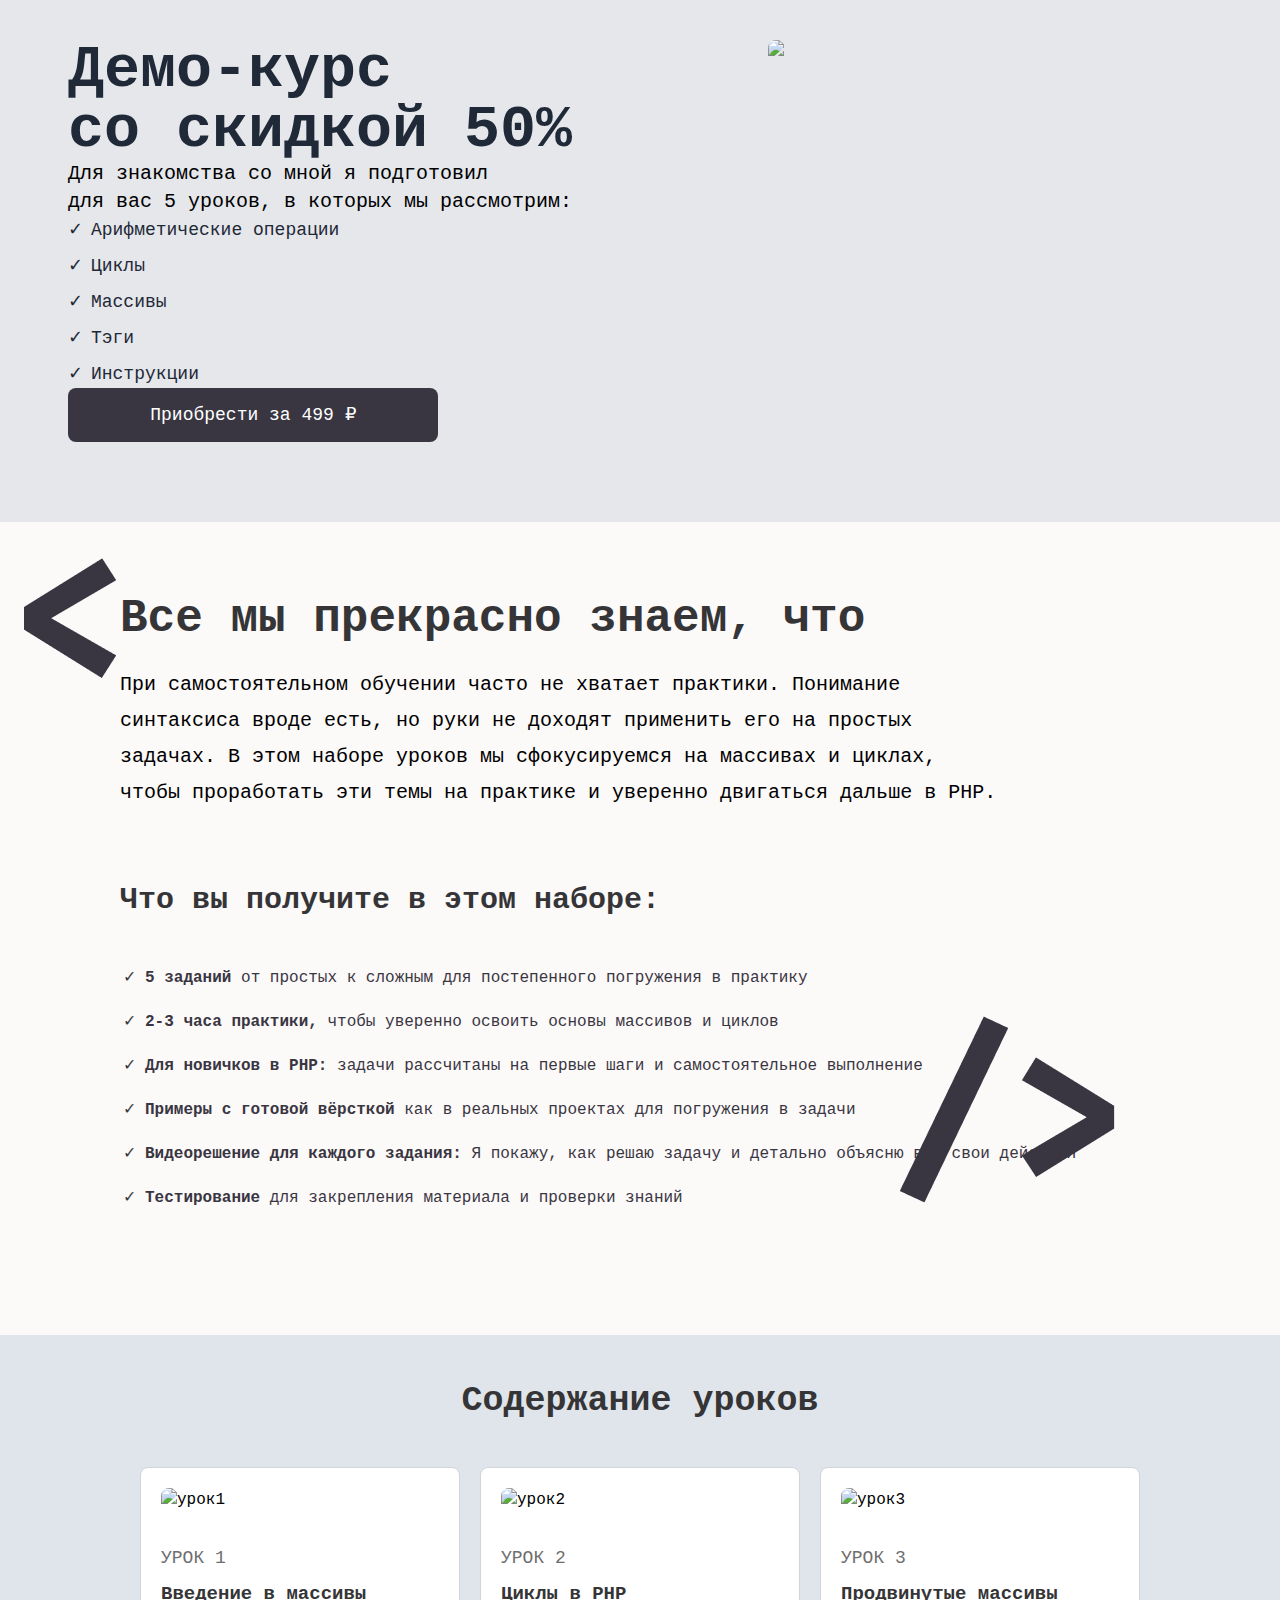
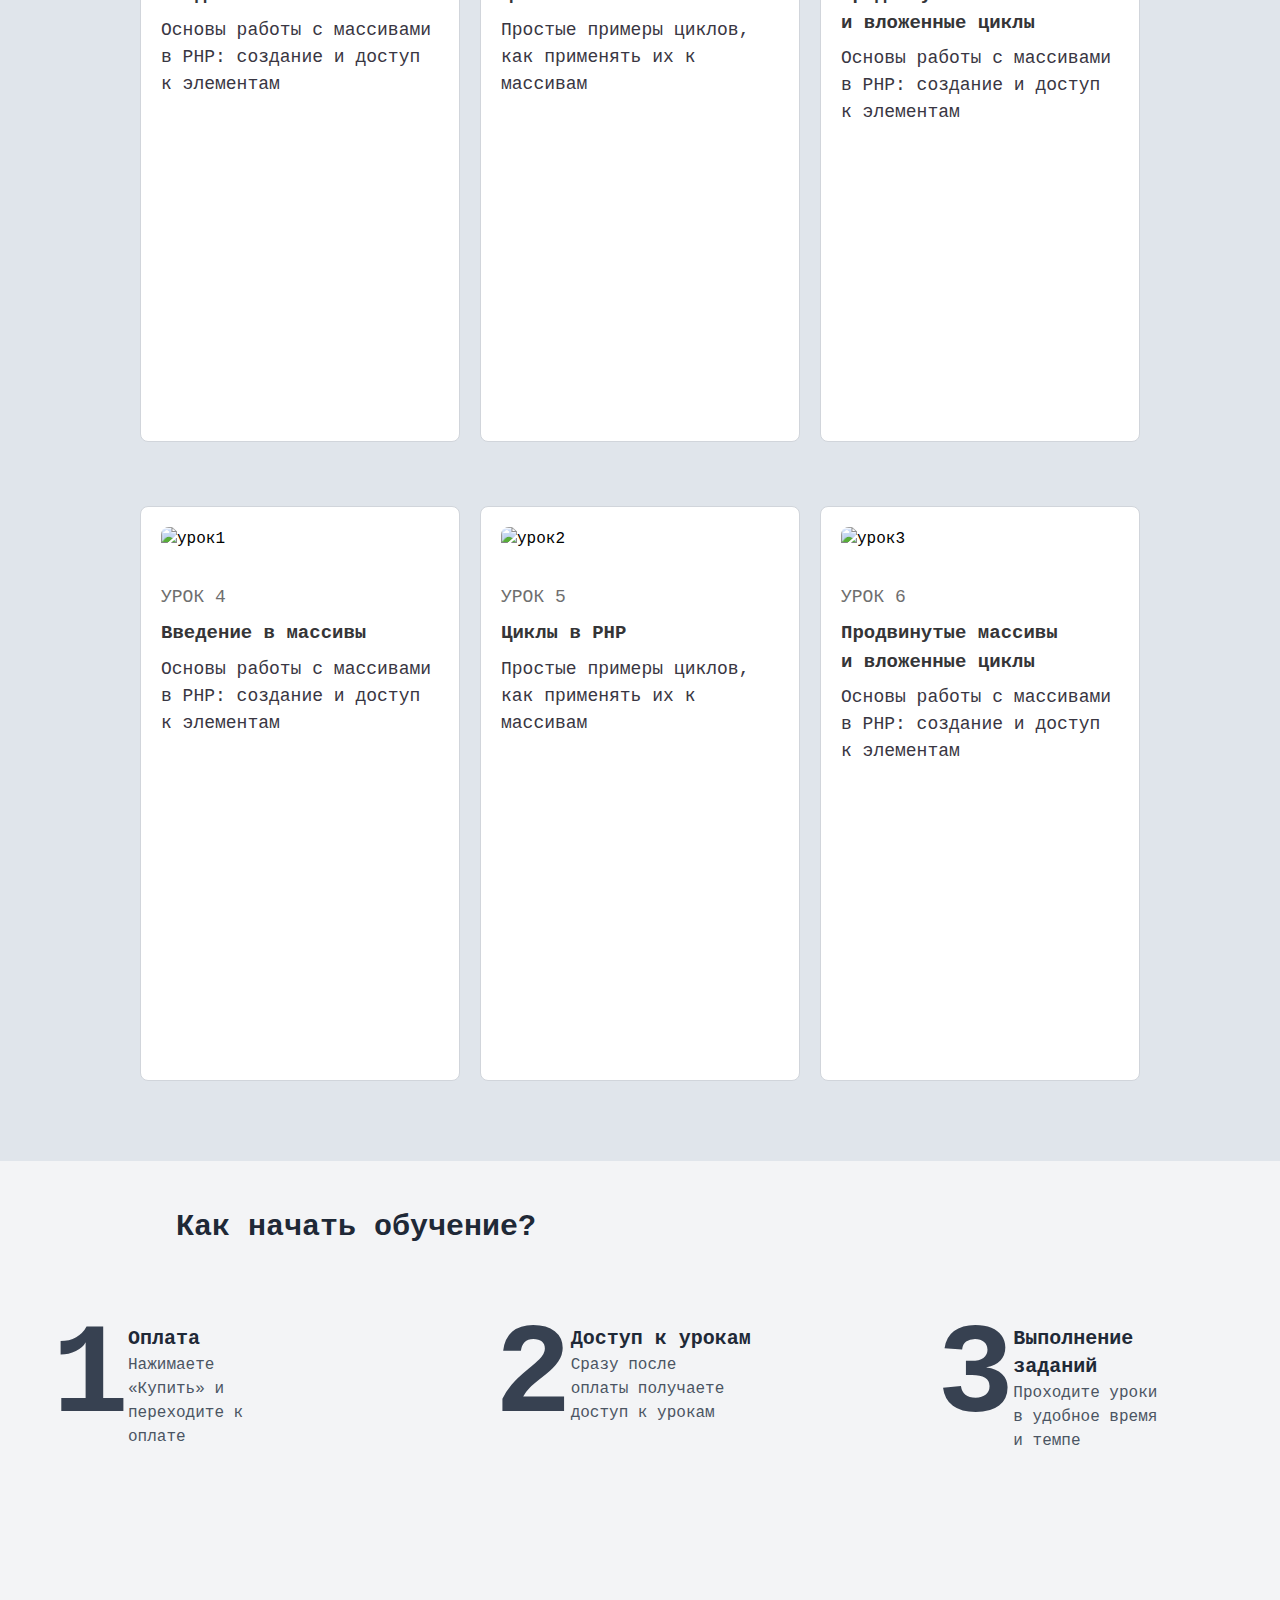
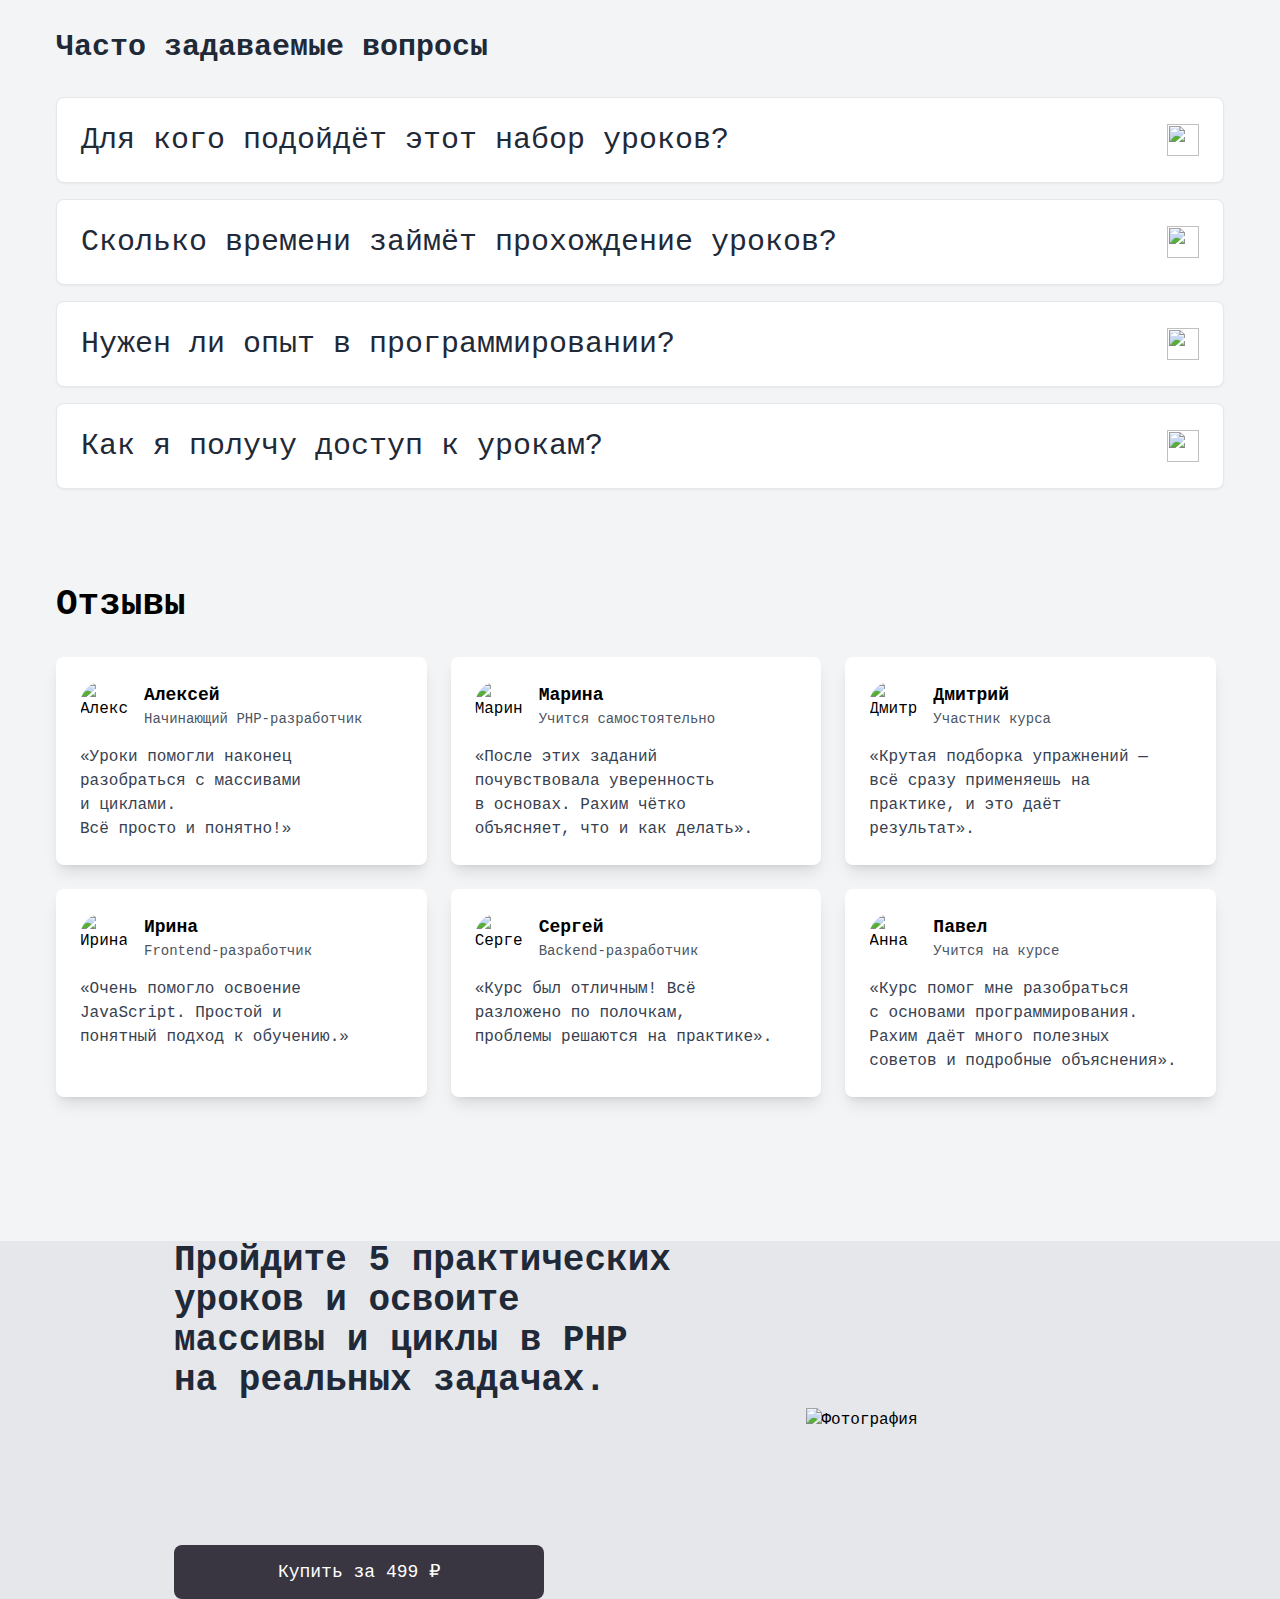
==== index.html @ a2557a71 "Add files via upload" ====
<!doctype html>
<html>
<head>
  <meta charset="UTF-8">
  <meta name="viewport" content="width=device-width, initial-scale=1.0">
  <link href="./css/output.css" rel="stylesheet">
  <title>Project</title>
</head>
<body class="font-mono">
  
<!-- Заголовок -->
  <div class="grid grid-cols-1 md:grid-cols-2 bg-gray-200 pt-10 pb-20 ">
    <div class="grid justify-center content-between px-6 ">
      <div>
        <h1 class="text-4xl md:text-6xl text-gray-800 leading-tight font-bold font-mono">
          Демо-курс <br> со скидкой 50%
        </h1>
      </div>
      <img src="https://s3-alpha-sig.figma.com/img/68b5/bf50/55c9eac3932ef4231de0ab1fe1e9818a?Expires=1733702400&Key-Pair-Id=APKAQ4GOSFWCVNEHN3O4&Signature=EsPTT1wW97HqMgBq8vv33ErJN9PXeVPc~ArvF0xnv3ZR2247x0h2HH22dHozel5MPyCORW6wjrxJg2LBgEfIdSGenTGON5kMa85HrWfycB6bY16e6hGxaICN~drwxone8EMLavSVaCe8XIo29uLGGC5Wc7CJReC0j00~QrCfYOQ1UEvKjaAxG0LZp4ErNjgGxt-O-8gM3i~vnlk4mfnAbNSluv2wlthsQy3~1jIw0Kvwp-MfV-SZQQDzVv9MSNPG~HhXMZQ7RCcPvY3BQ2b~jccv57StKeJFHu8ZxHdO05TGZBp3BK7ACHiAkaRBFJ~mi7Pgl~nwJQcIO1feUB09ZQ__" class="lg:hidden block">
      <p class="text-lg md:text-xl font-mono ">
        Для знакомства со мной я подготовил <br>для вас 5 уроков, в которых мы рассмотрим:
      </p>
      
      <ul class="list-none space-y-2 text-gray-800 text-lg font-mono">
        <li class="relative before:content-['✓'] before:mr-2">Арифметические операции</li>
        <li class="relative before:content-['✓'] before:mr-2">Циклы</li>
        <li class="relative before:content-['✓'] before:mr-2">Массивы</li>
        <li class="relative before:content-['✓'] before:mr-2">Тэги</li>
        <li class="relative before:content-['✓'] before:mr-2">Инструкции</li>
      </ul>
      
      <button class="btn btn:hover btn:active ">
        Приобрести за 499 ₽
      </button>
    </div>
    <div class="grid justify-center">
      <img class="w-96 rounded-lg hidden lg:block " src="https://s3-alpha-sig.figma.com/img/68b5/bf50/55c9eac3932ef4231de0ab1fe1e9818a?Expires=1733702400&Key-Pair-Id=APKAQ4GOSFWCVNEHN3O4&Signature=EsPTT1wW97HqMgBq8vv33ErJN9PXeVPc~ArvF0xnv3ZR2247x0h2HH22dHozel5MPyCORW6wjrxJg2LBgEfIdSGenTGON5kMa85HrWfycB6bY16e6hGxaICN~drwxone8EMLavSVaCe8XIo29uLGGC5Wc7CJReC0j00~QrCfYOQ1UEvKjaAxG0LZp4ErNjgGxt-O-8gM3i~vnlk4mfnAbNSluv2wlthsQy3~1jIw0Kvwp-MfV-SZQQDzVv9MSNPG~HhXMZQ7RCcPvY3BQ2b~jccv57StKeJFHu8ZxHdO05TGZBp3BK7ACHiAkaRBFJ~mi7Pgl~nwJQcIO1feUB09ZQ__"></div>
  </div>

  <div class="bg-light">
    <div class="course">
      <h1>Все мы прекрасно знаем, что</h1>
      <p class="max-w-4xl">
        При самостоятельном обучении часто не хватает практики. Понимание синтаксиса вроде есть,
        но руки не доходят применить его на простых задачах. В этом наборе уроков
        мы сфокусируемся на массивах и циклах, чтобы проработать эти темы на практике и уверенно
        двигаться дальше в PHP.
      </p>
      <h3>Что вы получите в этом наборе:</h3>
      <ul>
        <li><b>5 заданий</b> от простых к сложным для постепенного погружения в практику</li>
        <li><b>2-3 часа практики,</b> чтобы уверенно освоить основы массивов и циклов</li>
        <li><b>Для новичков в PHP:</b> задачи рассчитаны на первые шаги и самостоятельное выполнение</li>
        <li><b>Примеры с готовой вёрсткой</b> как в реальных проектах для погружения в задачи</li>
        <li><b>Видеорешение для каждого задания:</b> Я покажу, как решаю задачу и детально объясню все свои действия</li>
        <li><b>Тестирование</b> для закрепления материала и проверки знаний</li>
      </ul>
    </div>
  
  </div>

<main class="bg-[#e0e5eb] font-mono text-center pb-20 px-[120px] ">
  <h1 class="text-[35px] font-bold py-[40px] text-[#353537]">Содержание уроков</h1>
  <div class="grid grid-cols-1 sm:grid-cols-2 lg:grid-cols-3 gap-y-16 gap-x-5 px-5 max-w-[1080px] sm:max-w-[1200px]  mx-auto relative ">
    
    <!-- Карточка 1 -->
    <div class="bg-white border border-gray-300 rounded-lg p-5 flex flex-col relative text-left transition-transform duration-300 transform hover:scale-95 hover:shadow-lg h-[575px] ">
      <img src="/src/css/img/Screenshot 2024-10-30 225947 1.png" alt="урок1" class="w-full h-auto rounded-lg mb-5">
      <div class="absolute w-[135px] h-[130px] top-[435px] left-[215px] bg-[url('/src/css/img/Звезда.png')] bg-contain bg-no-repeat hidden lg:block"></div>
      <h2 class="text-lg text-[#6e6e6e] mt-3 mb-2">УРОК 1</h2>
      <p class="text-[19px] font-bold text-[#353537] mb-2">Введение в массивы</p>
      <span class="text-[18px] text-[#393642]">Основы работы с массивами в PHP: создание и доступ к элементам</span>
    </div>
   
    <!-- Карточка 2 -->
    <div class="bg-white border border-gray-300 rounded-lg p-5 flex flex-col relative text-left transition-transform duration-300 transform hover:scale-95 hover:shadow-lg">
      <img src="/src/css/img/Screenshot 2024-10-30 225947 1.png" alt="урок2" class="w-full h-auto rounded-lg mb-5">
      <div class="absolute w-[135px] h-[130px] top-[435px] left-[243px] bg-[url('/src/css/img/Хэштег.png')] bg-contain bg-no-repeat hidden lg:block"></div>
      <h2 class="text-lg text-[#6e6e6e] mt-3 mb-2">УРОК 2</h2>
      <p class="text-[19px] font-bold text-[#353537] mb-2">Циклы в PHP</p>
      <span class="text-[18px] text-[#393642]">Простые примеры циклов, как применять их к массивам</span>
    </div>

    <!-- Карточка 3 -->
    <div class="bg-white border border-gray-300 rounded-lg p-5 flex flex-col relative text-left transition-transform duration-300 transform hover:scale-95 hover:shadow-lg">
      <img src="/src/css/img/Screenshot 2024-10-30 225947 1.png" alt="урок3" class="w-full h-auto rounded-lg mb-5">
      <div class="absolute w-[120px] h-[160px] top-[412px] left-[265px] bg-[url('/src/css/img/Доллар.png')] bg-contain bg-no-repeat hidden lg:block opacity-25"></div>
      <h2 class="text-lg text-[#6e6e6e] mt-3 mb-2">УРОК 3</h2>
      <p class="text-[19px] font-bold text-[#353537] mb-2">Продвинутые массивы и вложенные циклы</p>
      <span class="text-[18px]  text-[#393642]">Основы работы с массивами в PHP: создание и доступ  к элементам</span>
    </div>

    <!-- Карточка 4 -->
    <div class="bg-white border border-gray-300 rounded-lg p-5 flex flex-col relative text-left transition-transform duration-300 transform hover:scale-95 hover:shadow-lg h-[575px] ">
      <img src="/src/css/img/Screenshot 2024-10-30 225947 1.png" alt="урок1" class="w-full h-auto rounded-lg mb-5">
      <div class="absolute w-[135px] h-[130px] top-[435px] left-[215px] bg-[url('/src/css/img/Звезда.png')] bg-contain bg-no-repeat hidden lg:block"></div>
      <h2 class="text-lg text-[#6e6e6e] mt-3 mb-2">УРОК 4</h2>
      <p class="text-[19px] font-bold text-[#353537] mb-2">Введение в массивы</p>
      <span class="text-[18px] text-[#393642]">Основы работы с массивами в PHP: создание и доступ к элементам</span>
    </div>
   
    <!-- Карточка 5 -->
    <div class="bg-white border border-gray-300 rounded-lg p-5 flex flex-col relative text-left transition-transform duration-300 transform hover:scale-95 hover:shadow-lg">
      <img src="/src/css/img/Screenshot 2024-10-30 225947 1.png" alt="урок2" class="w-full h-auto rounded-lg mb-5">
      <div class="absolute w-[135px] h-[130px] top-[435px] left-[243px] bg-[url('/src/css/img/Хэштег.png')] bg-contain bg-no-repeat hidden lg:block"></div>
      <h2 class="text-lg text-[#6e6e6e] mt-3 mb-2">УРОК 5</h2>
      <p class="text-[19px] font-bold text-[#353537] mb-2">Циклы в PHP</p>
      <span class="text-[18px] text-[#393642]">Простые примеры циклов, как применять их к массивам</span>
    </div>

    <!-- Карточка 6-->
    <div class="bg-white border border-gray-300 rounded-lg p-5 flex flex-col relative text-left transition-transform duration-300 transform hover:scale-95 hover:shadow-lg">
      <img src="/src/css/img/Screenshot 2024-10-30 225947 1.png" alt="урок3" class="w-full h-auto rounded-lg mb-5 ">
      <div class="absolute w-[120px] h-[160px] top-[412px] left-[265px] bg-[url('/src/css/img/Доллар.png')] bg-contain bg-no-repeat hidden lg:block opacity-25"></div>
      <h2 class="text-lg text-[#6e6e6e] mt-3 mb-2">УРОК 6</h2>
      <p class="text-[19px] font-bold text-[#353537] mb-2">Продвинутые массивы и вложенные циклы</p>
      <span class="text-[18px] text-[#393642]">Основы работы с массивами  в PHP: создание и доступ  к элементам</span>
    </div>
  </div>
</main>

<!-- Обучеие  -->
<section class="bg-gray-100 py-12">
  <h2 class="text-3xl font-bold text-gray-800 text-left ml-44 mb-10">Как начать обучение?</h2>
  <div class="max-w-6xl mx-auto grid grid-cols-1 sm:grid-cols-2 lg:grid-cols-3 gap-44 mt-20">
    <!-- Step 1 -->
    <div class="relative">
      <span class="absolute text-9xl font-bold text-gray-700 left-0 top-[12px] transform -translate-x-3 -translate-y-6">1</span>
      <div class="pl-16">
        <h3 class="text-xl font-bold text-gray-800">Оплата</h3>
        <p class="text-gray-600  w-40">
          Нажимаете «Купить» и переходите к оплате
        </p>
      </div>
    </div>

    <!-- Step 2 -->
    <div class="relative">
      <span class="absolute text-9xl font-bold text-gray-700 left-0 top-[12px] transform -translate-x-3 -translate-y-6">2</span>
      <div class="pl-16">
        <h3 class="text-xl font-bold text-gray-800">Доступ к урокам</h3>
        <p class="text-gray-600  w-40">
          Сразу после оплаты получаете доступ к урокам
        </p>
      </div>
    </div>

    <!-- Step 3 -->
    <div class="relative">
      <span class="absolute text-9xl font-bold text-gray-700 left-0 top-[12px] transform -translate-x-3 -translate-y-6">3</span>
      <div class="pl-16">
        <h3 class="text-xl font-bold text-gray-800">Выполнение заданий</h3>
        <p class="text-gray-600  w-40">
          Проходите уроки в удобное время и темпе
        </p>
      </div>
    </div>
  </div>
</section>

<!-- Вопросы  -->
<section class="bg-gray-100 py-12">
  <div class="max-w-7xl mx-auto px-4 sm:px-6 lg:pl-[56px] lg:pr-[56px]">
    <h2 class="text-3xl font-semibold mb-8 text-gray-800 mt-20">Часто задаваемые вопросы</h2>
    <div class="space-y-4">
      <!-- Вопрос 1 -->
      <div class="flex justify-between p-6 bg-white rounded-lg shadow-sm border border-gray-200 transition-transform transform hover:scale-100">
        <h3 class="text-3xl font-medium text-gray-800">Для кого подойдёт этот набор уроков?</h3>
        <button
          class="text-4xl text-gray-400 hover:text-gray-600 transform transition-transform duration-200 hover:rotate-90 focus:outline-none">
          <img src="/src/css/img/плюс.png" class="w-8 h-8">
        </button>
      </div>
      <!-- Вопрос 2 -->
      <div class="flex  justify-between p-6 bg-white rounded-lg shadow-sm border border-gray-200 transition-transform transform hover:scale-105">
        <h3 class="text-3xl font-medium text-gray-800">Сколько времени займёт прохождение уроков?</h3>
        <button
          class="text-4xl text-gray-400 hover:text-gray-600 transform transition-transform duration-200 hover:rotate-90 focus:outline-none">
          <img src="/src/css/img/плюс.png" class="w-8 h-8">
        </button>
      </div>
      <!-- Вопрос 3 -->
      <div class="flex  justify-between p-6 bg-white rounded-lg shadow-sm border border-gray-200 transition-transform transform hover:scale-105">
        <h3 class="text-3xl font-medium text-gray-800">Нужен ли опыт в программировании?</h3>
        <button
          class="text-4xl text-gray-400 hover:text-gray-600 transform transition-transform duration-200 hover:rotate-90 focus:outline-none">
          <img src="/src/css/img/плюс.png" class="w-8 h-8">
        </button>
      </div>
      <!-- Вопрос 4 -->
      <div class="flex  justify-between p-6 bg-white rounded-lg shadow-sm border border-gray-200 transition-transform transform hover:scale-105">
        <h3 class="text-3xl font-medium text-gray-800">Как я получу доступ к урокам?</h3>
        <button
          class="text-4xl text-gray-400 hover:text-gray-600 transform transition-transform duration-20 hover:rotate-90 focus:outline-none">
          <img src="/src/css/img/плюс.png" class="w-8 h-8">
        </button>
     </div>
    </div>
  </div>
</section>

<!-- Отзывы -->
<section class="bg-gray-100 py-12 pb-36">
  <div class="container mx-auto max-w-6xl">
    <h2 class="text-4xl font-bold text-left -ml-2 mb-8">Отзывы</h2>
    <div class="grid grid-cols-1 md:grid-cols-3 gap-6 -ml-2">
      <!-- Отзыв 1 -->
      <div class="bg-white shadow-lg rounded-lg p-6 transform transition-transform duration-300 hover:scale-105 hover:-translate-y-2 hover:ring-4 hover:ring-blue-100 hover:animate-pulse hover:rotate-0">
        <div class="flex items-center mb-4">
          <img src="/src/css/img/Алексей .png" alt="Алексей" class="w-12 h-12 rounded-full mr-4">
          <div>
            <h3 class="text-lg font-semibold">Алексей</h3>
            <p class="text-sm text-gray-600">Начинающий PHP-разработчик</p>
          </div>
        </div>
        <p class="text-gray-700">«Уроки помогли наконец <br>разобраться с массивами <br>и циклами. <br>Всё просто и понятно!»</p>
      </div>
      
      <!-- Отзыв 2 -->
      <div class="bg-white shadow-lg rounded-lg p-6 transform transition-transform duration-300 hover:scale-105 hover:-translate-y-2 hover:ring-4 hover:ring-blue-100 hover:animate-pulse hover:rotate-0">
        <div class="flex items-center mb-4">
          <img src="/src/css/img/Мария.png" alt="Марина" class="w-12 h-12 rounded-full mr-4">
          <div>
            <h3 class="text-lg font-semibold">Марина</h3>
            <p class="text-sm text-gray-600">Учится самостоятельно</p>
          </div>
        </div>
        <p class="text-gray-700">«После этих заданий <br>почувствовала уверенность <br>в основах. Рахим чётко <br>объясняет, что и как делать».</p>
      </div>
     
      <!-- Отзыв 3 -->
      <div class="bg-white shadow-lg rounded-lg p-6 transform transition-transform duration-300 hover:scale-105 hover:-translate-y-2 hover:ring-4 hover:ring-blue-100 hover:animate-pulse hover:rotate-0">
        <div class="flex items-center mb-4">
          <img src="/src/css/img/Дмитрий.png" alt="Дмитрий" class="w-12 h-12 rounded-full mr-4">
          <div>
            <h3 class="text-lg font-semibold">Дмитрий</h3>
            <p class="text-sm text-gray-600">Участник курса</p>
          </div>
        </div>
        <p class="text-gray-700">«Крутая подборка упражнений — <br>всё сразу применяешь на <br>практике, и это даёт <br>результат».</p>
      </div>
     
      <!-- Отзыв 4 -->
      <div class="bg-white shadow-lg rounded-lg p-6 transform transition-transform duration-300 hover:scale-105 hover:-translate-y-2 hover:ring-4 hover:ring-blue-100 hover:animate-pulse hover:rotate-0">
        <div class="flex items-center mb-4">
          <img src="/src/css/img/Мария.png" alt="Ирина" class="w-12 h-12 rounded-full mr-4">
          <div>
            <h3 class="text-lg font-semibold">Ирина</h3>
            <p class="text-sm text-gray-600">Frontend-разработчик</p>
          </div>
        </div>
        <p class="text-gray-700">«Очень помогло освоение <br>JavaScript. Простой и <br>понятный подход к обучению.»</p>
      </div>

      <!-- Отзыв 5 -->
      <div class="bg-white shadow-lg rounded-lg p-6 transform transition-transform duration-300 hover:scale-105 hover:-translate-y-2 hover:ring-4 hover:ring-blue-100 hover:animate-pulse hover:rotate-0">
        <div class="flex items-center mb-4">
          <img src="/src/css/img/Алексей .png" alt="Сергей" class="w-12 h-12 rounded-full mr-4">
          <div>
            <h3 class="text-lg font-semibold">Сергей</h3>
            <p class="text-sm text-gray-600">Backend-разработчик</p>
          </div>
        </div>
        <p class="text-gray-700">«Курс был отличным! Всё <br>разложено по полочкам, <br>проблемы решаются на практике».</p>
      </div>

      <!-- Отзыв 6 -->
      <div class="bg-white shadow-lg rounded-lg p-6 transform transition-transform duration-300 hover:scale-105 hover:-translate-y-2 hover:ring-4 hover:ring-blue-100 hover:animate-pulse hover:rotate-0">
        <div class="flex items-center mb-4">
          <img src="/src/css/img/Дмитрий.png" alt="Анна" class="w-12 h-12 rounded-full mr-4">
          <div>
            <h3 class="text-lg font-semibold">Павел</h3>
            <p class="text-sm text-gray-600">Учится на курсе</p>
          </div>
        </div>
        <p class="text-gray-700">«Курс помог мне разобраться <br>с основами программирования. <br>Рахим даёт много полезных <br>советов и подробные объяснения».</p>
      </div>
    </div>
  </div>
</section>

<!-- Подвал -->
<footer class="bg-gray-200 ">
  <div class="grid grid-cols-1 md:grid-cols-2 gap-10 px-6 md:px-16 max-w-7xl mx-auto ml-[110px]">
    <div class="text-content flex flex-col justify-center">
      <p class="text-4xl font-bold text-gray-800  ">
        Пройдите 5 практических уроков и освоите массивы и циклы в PHP на реальных задачах.
      </p>
      <button class="btn mt-36">
        Купить за 499 ₽
      </button>
    </div>
    <div class="image-content flex justify-center items-center">
      <img src="/src/css/img/Фото мужик какой то .png" alt="Фотография" class="w-80 hidden lg:block">
    </div>
  </div>
</footer>


</body>
</html>
---- css/output.css ----
*, ::before, ::after {
  --tw-border-spacing-x: 0;
  --tw-border-spacing-y: 0;
  --tw-translate-x: 0;
  --tw-translate-y: 0;
  --tw-rotate: 0;
  --tw-skew-x: 0;
  --tw-skew-y: 0;
  --tw-scale-x: 1;
  --tw-scale-y: 1;
  --tw-pan-x:  ;
  --tw-pan-y:  ;
  --tw-pinch-zoom:  ;
  --tw-scroll-snap-strictness: proximity;
  --tw-gradient-from-position:  ;
  --tw-gradient-via-position:  ;
  --tw-gradient-to-position:  ;
  --tw-ordinal:  ;
  --tw-slashed-zero:  ;
  --tw-numeric-figure:  ;
  --tw-numeric-spacing:  ;
  --tw-numeric-fraction:  ;
  --tw-ring-inset:  ;
  --tw-ring-offset-width: 0px;
  --tw-ring-offset-color: #fff;
  --tw-ring-color: rgb(59 130 246 / 0.5);
  --tw-ring-offset-shadow: 0 0 #0000;
  --tw-ring-shadow: 0 0 #0000;
  --tw-shadow: 0 0 #0000;
  --tw-shadow-colored: 0 0 #0000;
  --tw-blur:  ;
  --tw-brightness:  ;
  --tw-contrast:  ;
  --tw-grayscale:  ;
  --tw-hue-rotate:  ;
  --tw-invert:  ;
  --tw-saturate:  ;
  --tw-sepia:  ;
  --tw-drop-shadow:  ;
  --tw-backdrop-blur:  ;
  --tw-backdrop-brightness:  ;
  --tw-backdrop-contrast:  ;
  --tw-backdrop-grayscale:  ;
  --tw-backdrop-hue-rotate:  ;
  --tw-backdrop-invert:  ;
  --tw-backdrop-opacity:  ;
  --tw-backdrop-saturate:  ;
  --tw-backdrop-sepia:  ;
  --tw-contain-size:  ;
  --tw-contain-layout:  ;
  --tw-contain-paint:  ;
  --tw-contain-style:  ;
}

::backdrop {
  --tw-border-spacing-x: 0;
  --tw-border-spacing-y: 0;
  --tw-translate-x: 0;
  --tw-translate-y: 0;
  --tw-rotate: 0;
  --tw-skew-x: 0;
  --tw-skew-y: 0;
  --tw-scale-x: 1;
  --tw-scale-y: 1;
  --tw-pan-x:  ;
  --tw-pan-y:  ;
  --tw-pinch-zoom:  ;
  --tw-scroll-snap-strictness: proximity;
  --tw-gradient-from-position:  ;
  --tw-gradient-via-position:  ;
  --tw-gradient-to-position:  ;
  --tw-ordinal:  ;
  --tw-slashed-zero:  ;
  --tw-numeric-figure:  ;
  --tw-numeric-spacing:  ;
  --tw-numeric-fraction:  ;
  --tw-ring-inset:  ;
  --tw-ring-offset-width: 0px;
  --tw-ring-offset-color: #fff;
  --tw-ring-color: rgb(59 130 246 / 0.5);
  --tw-ring-offset-shadow: 0 0 #0000;
  --tw-ring-shadow: 0 0 #0000;
  --tw-shadow: 0 0 #0000;
  --tw-shadow-colored: 0 0 #0000;
  --tw-blur:  ;
  --tw-brightness:  ;
  --tw-contrast:  ;
  --tw-grayscale:  ;
  --tw-hue-rotate:  ;
  --tw-invert:  ;
  --tw-saturate:  ;
  --tw-sepia:  ;
  --tw-drop-shadow:  ;
  --tw-backdrop-blur:  ;
  --tw-backdrop-brightness:  ;
  --tw-backdrop-contrast:  ;
  --tw-backdrop-grayscale:  ;
  --tw-backdrop-hue-rotate:  ;
  --tw-backdrop-invert:  ;
  --tw-backdrop-opacity:  ;
  --tw-backdrop-saturate:  ;
  --tw-backdrop-sepia:  ;
  --tw-contain-size:  ;
  --tw-contain-layout:  ;
  --tw-contain-paint:  ;
  --tw-contain-style:  ;
}

/*
! tailwindcss v3.4.16 | MIT License | https://tailwindcss.com
*/

/*
1. Prevent padding and border from affecting element width. (https://github.com/mozdevs/cssremedy/issues/4)
2. Allow adding a border to an element by just adding a border-width. (https://github.com/tailwindcss/tailwindcss/pull/116)
*/

*,
::before,
::after {
  box-sizing: border-box;
  /* 1 */
  border-width: 0;
  /* 2 */
  border-style: solid;
  /* 2 */
  border-color: #e5e7eb;
  /* 2 */
}

::before,
::after {
  --tw-content: '';
}

/*
1. Use a consistent sensible line-height in all browsers.
2. Prevent adjustments of font size after orientation changes in iOS.
3. Use a more readable tab size.
4. Use the user's configured `sans` font-family by default.
5. Use the user's configured `sans` font-feature-settings by default.
6. Use the user's configured `sans` font-variation-settings by default.
7. Disable tap highlights on iOS
*/

html,
:host {
  line-height: 1.5;
  /* 1 */
  -webkit-text-size-adjust: 100%;
  /* 2 */
  -moz-tab-size: 4;
  /* 3 */
  -o-tab-size: 4;
     tab-size: 4;
  /* 3 */
  font-family: ui-sans-serif, system-ui, sans-serif, "Apple Color Emoji", "Segoe UI Emoji", "Segoe UI Symbol", "Noto Color Emoji";
  /* 4 */
  font-feature-settings: normal;
  /* 5 */
  font-variation-settings: normal;
  /* 6 */
  -webkit-tap-highlight-color: transparent;
  /* 7 */
}

/*
1. Remove the margin in all browsers.
2. Inherit line-height from `html` so users can set them as a class directly on the `html` element.
*/

body {
  margin: 0;
  /* 1 */
  line-height: inherit;
  /* 2 */
}

/*
1. Add the correct height in Firefox.
2. Correct the inheritance of border color in Firefox. (https://bugzilla.mozilla.org/show_bug.cgi?id=190655)
3. Ensure horizontal rules are visible by default.
*/

hr {
  height: 0;
  /* 1 */
  color: inherit;
  /* 2 */
  border-top-width: 1px;
  /* 3 */
}

/*
Add the correct text decoration in Chrome, Edge, and Safari.
*/

abbr:where([title]) {
  -webkit-text-decoration: underline dotted;
          text-decoration: underline dotted;
}

/*
Remove the default font size and weight for headings.
*/

h1,
h2,
h3,
h4,
h5,
h6 {
  font-size: inherit;
  font-weight: inherit;
}

/*
Reset links to optimize for opt-in styling instead of opt-out.
*/

a {
  color: inherit;
  text-decoration: inherit;
}

/*
Add the correct font weight in Edge and Safari.
*/

b,
strong {
  font-weight: bolder;
}

/*
1. Use the user's configured `mono` font-family by default.
2. Use the user's configured `mono` font-feature-settings by default.
3. Use the user's configured `mono` font-variation-settings by default.
4. Correct the odd `em` font sizing in all browsers.
*/

code,
kbd,
samp,
pre {
  font-family: ui-monospace, SFMono-Regular, Menlo, Monaco, Consolas, "Liberation Mono", "Courier New", monospace;
  /* 1 */
  font-feature-settings: normal;
  /* 2 */
  font-variation-settings: normal;
  /* 3 */
  font-size: 1em;
  /* 4 */
}

/*
Add the correct font size in all browsers.
*/

small {
  font-size: 80%;
}

/*
Prevent `sub` and `sup` elements from affecting the line height in all browsers.
*/

sub,
sup {
  font-size: 75%;
  line-height: 0;
  position: relative;
  vertical-align: baseline;
}

sub {
  bottom: -0.25em;
}

sup {
  top: -0.5em;
}

/*
1. Remove text indentation from table contents in Chrome and Safari. (https://bugs.chromium.org/p/chromium/issues/detail?id=999088, https://bugs.webkit.org/show_bug.cgi?id=201297)
2. Correct table border color inheritance in all Chrome and Safari. (https://bugs.chromium.org/p/chromium/issues/detail?id=935729, https://bugs.webkit.org/show_bug.cgi?id=195016)
3. Remove gaps between table borders by default.
*/

table {
  text-indent: 0;
  /* 1 */
  border-color: inherit;
  /* 2 */
  border-collapse: collapse;
  /* 3 */
}

/*
1. Change the font styles in all browsers.
2. Remove the margin in Firefox and Safari.
3. Remove default padding in all browsers.
*/

button,
input,
optgroup,
select,
textarea {
  font-family: inherit;
  /* 1 */
  font-feature-settings: inherit;
  /* 1 */
  font-variation-settings: inherit;
  /* 1 */
  font-size: 100%;
  /* 1 */
  font-weight: inherit;
  /* 1 */
  line-height: inherit;
  /* 1 */
  letter-spacing: inherit;
  /* 1 */
  color: inherit;
  /* 1 */
  margin: 0;
  /* 2 */
  padding: 0;
  /* 3 */
}

/*
Remove the inheritance of text transform in Edge and Firefox.
*/

button,
select {
  text-transform: none;
}

/*
1. Correct the inability to style clickable types in iOS and Safari.
2. Remove default button styles.
*/

button,
input:where([type='button']),
input:where([type='reset']),
input:where([type='submit']) {
  -webkit-appearance: button;
  /* 1 */
  background-color: transparent;
  /* 2 */
  background-image: none;
  /* 2 */
}

/*
Use the modern Firefox focus style for all focusable elements.
*/

:-moz-focusring {
  outline: auto;
}

/*
Remove the additional `:invalid` styles in Firefox. (https://github.com/mozilla/gecko-dev/blob/2f9eacd9d3d995c937b4251a5557d95d494c9be1/layout/style/res/forms.css#L728-L737)
*/

:-moz-ui-invalid {
  box-shadow: none;
}

/*
Add the correct vertical alignment in Chrome and Firefox.
*/

progress {
  vertical-align: baseline;
}

/*
Correct the cursor style of increment and decrement buttons in Safari.
*/

::-webkit-inner-spin-button,
::-webkit-outer-spin-button {
  height: auto;
}

/*
1. Correct the odd appearance in Chrome and Safari.
2. Correct the outline style in Safari.
*/

[type='search'] {
  -webkit-appearance: textfield;
  /* 1 */
  outline-offset: -2px;
  /* 2 */
}

/*
Remove the inner padding in Chrome and Safari on macOS.
*/

::-webkit-search-decoration {
  -webkit-appearance: none;
}

/*
1. Correct the inability to style clickable types in iOS and Safari.
2. Change font properties to `inherit` in Safari.
*/

::-webkit-file-upload-button {
  -webkit-appearance: button;
  /* 1 */
  font: inherit;
  /* 2 */
}

/*
Add the correct display in Chrome and Safari.
*/

summary {
  display: list-item;
}

/*
Removes the default spacing and border for appropriate elements.
*/

blockquote,
dl,
dd,
h1,
h2,
h3,
h4,
h5,
h6,
hr,
figure,
p,
pre {
  margin: 0;
}

fieldset {
  margin: 0;
  padding: 0;
}

legend {
  padding: 0;
}

ol,
ul,
menu {
  list-style: none;
  margin: 0;
  padding: 0;
}

/*
Reset default styling for dialogs.
*/

dialog {
  padding: 0;
}

/*
Prevent resizing textareas horizontally by default.
*/

textarea {
  resize: vertical;
}

/*
1. Reset the default placeholder opacity in Firefox. (https://github.com/tailwindlabs/tailwindcss/issues/3300)
2. Set the default placeholder color to the user's configured gray 400 color.
*/

input::-moz-placeholder, textarea::-moz-placeholder {
  opacity: 1;
  /* 1 */
  color: #9ca3af;
  /* 2 */
}

input::placeholder,
textarea::placeholder {
  opacity: 1;
  /* 1 */
  color: #9ca3af;
  /* 2 */
}

/*
Set the default cursor for buttons.
*/

button,
[role="button"] {
  cursor: pointer;
}

/*
Make sure disabled buttons don't get the pointer cursor.
*/

:disabled {
  cursor: default;
}

/*
1. Make replaced elements `display: block` by default. (https://github.com/mozdevs/cssremedy/issues/14)
2. Add `vertical-align: middle` to align replaced elements more sensibly by default. (https://github.com/jensimmons/cssremedy/issues/14#issuecomment-634934210)
   This can trigger a poorly considered lint error in some tools but is included by design.
*/

img,
svg,
video,
canvas,
audio,
iframe,
embed,
object {
  display: block;
  /* 1 */
  vertical-align: middle;
  /* 2 */
}

/*
Constrain images and videos to the parent width and preserve their intrinsic aspect ratio. (https://github.com/mozdevs/cssremedy/issues/14)
*/

img,
video {
  max-width: 100%;
  height: auto;
}

/* Make elements with the HTML hidden attribute stay hidden by default */

[hidden]:where(:not([hidden="until-found"])) {
  display: none;
}

.container {
  width: 100%;
}

@media (min-width: 640px) {
  .container {
    max-width: 640px;
  }
}

@media (min-width: 768px) {
  .container {
    max-width: 768px;
  }
}

@media (min-width: 1024px) {
  .container {
    max-width: 1024px;
  }
}

@media (min-width: 1280px) {
  .container {
    max-width: 1280px;
  }
}

@media (min-width: 1536px) {
  .container {
    max-width: 1536px;
  }
}

.btn {
  height: 54px;
  width: 370px;
  transform: translate(var(--tw-translate-x), var(--tw-translate-y)) rotate(var(--tw-rotate)) skewX(var(--tw-skew-x)) skewY(var(--tw-skew-y)) scaleX(var(--tw-scale-x)) scaleY(var(--tw-scale-y));
  cursor: pointer;
  border-radius: 0.5rem;
  border-style: none;
  --tw-bg-opacity: 1;
  background-color: rgb(57 54 66 / var(--tw-bg-opacity, 1));
  padding-left: 1.25rem;
  padding-right: 1.25rem;
  padding-top: 0.75rem;
  padding-bottom: 0.75rem;
  font-family: ui-monospace, SFMono-Regular, Menlo, Monaco, Consolas, "Liberation Mono", "Courier New", monospace;
  font-size: 1.125rem;
  line-height: 1.75rem;
  --tw-text-opacity: 1;
  color: rgb(255 255 255 / var(--tw-text-opacity, 1));
  transition-property: transform;
  transition-timing-function: cubic-bezier(0.4, 0, 0.2, 1);
  transition-duration: 150ms;
}

.btn:hover {
  --tw-scale-x: 1.1;
  --tw-scale-y: 1.1;
  transform: translate(var(--tw-translate-x), var(--tw-translate-y)) rotate(var(--tw-rotate)) skewX(var(--tw-skew-x)) skewY(var(--tw-skew-y)) scaleX(var(--tw-scale-x)) scaleY(var(--tw-scale-y));
  --tw-bg-opacity: 1;
  background-color: rgb(80 77 90 / var(--tw-bg-opacity, 1));
}

.btn:active {
  --tw-scale-x: .95;
  --tw-scale-y: .95;
  transform: translate(var(--tw-translate-x), var(--tw-translate-y)) rotate(var(--tw-rotate)) skewX(var(--tw-skew-x)) skewY(var(--tw-skew-y)) scaleX(var(--tw-scale-x)) scaleY(var(--tw-scale-y));
}

.bg-light {
  display: grid;
  grid-template-columns: 1fr;
  gap: 1rem;
  --tw-bg-opacity: 1;
  background-color: rgb(252 249 249 / var(--tw-bg-opacity, 1));
}

.course {
  margin-left: 120px;
  margin-right: 120px;
  padding-bottom: 80px;
}

.course h1 {
  position: relative;
  padding-top: 70px;
  font-size: 46px;
  font-weight: 700;
  line-height: 55.2px;
  --tw-text-opacity: 1;
  color: rgb(53 53 55 / var(--tw-text-opacity, 1));
}

.course h1::before {
  content: url('img/Знакбольше.png');
  position: absolute;
  top: 2.25rem;
  left: -6rem;
  display: none;
}

@media (min-width: 1024px) {
  .course h1::before {
    display: block;
  }
}

.course p {
  margin-top: 20px;
  font-size: 20px;
  line-height: 36px;
  --tw-text-opacity: 1;
  color: rgb(0 0 0 / var(--tw-text-opacity, 1));
}

.course h3 {
  margin-top: 70px;
  font-size: 30px;
  font-weight: 600;
  line-height: 39.36px;
  --tw-text-opacity: 1;
  color: rgb(53 53 55 / var(--tw-text-opacity, 1));
}

.course ul {
  position: relative;
  list-style-type: none;
  padding-top: 35px;
  padding-bottom: 35px;
}

.course ul::after {
  content: url('img/Слешзнакменьше.png');
  position: absolute;
  bottom: 44px;
  right: 45px;
  display: none;
}

@media (min-width: 1024px) {
  .course ul::after {
    display: block;
  }
}

.course li {
  padding-top: 10px;
  padding-bottom: 10px;
  padding-left: 3px;
  --tw-text-opacity: 1;
  color: rgb(57 54 66 / var(--tw-text-opacity, 1));
}

.course li::before {
  content: '✓';
  padding-right: 9px;
}

.absolute {
  position: absolute;
}

.relative {
  position: relative;
}

.left-0 {
  left: 0px;
}

.left-\[215px\] {
  left: 215px;
}

.left-\[243px\] {
  left: 243px;
}

.left-\[265px\] {
  left: 265px;
}

.top-0 {
  top: 0px;
}

.top-\[412px\] {
  top: 412px;
}

.top-\[435px\] {
  top: 435px;
}

.top-\[6px\] {
  top: 6px;
}

.top-\[16px\] {
  top: 16px;
}

.top-\[18px\] {
  top: 18px;
}

.top-\[19px\] {
  top: 19px;
}

.top-\[12px\] {
  top: 12px;
}

.mx-auto {
  margin-left: auto;
  margin-right: auto;
}

.mb-10 {
  margin-bottom: 2.5rem;
}

.mb-2 {
  margin-bottom: 0.5rem;
}

.mb-4 {
  margin-bottom: 1rem;
}

.mb-5 {
  margin-bottom: 1.25rem;
}

.mb-8 {
  margin-bottom: 2rem;
}

.ml-40 {
  margin-left: 10rem;
}

.ml-6 {
  margin-left: 1.5rem;
}

.mr-4 {
  margin-right: 1rem;
}

.mt-2 {
  margin-top: 0.5rem;
}

.mt-20 {
  margin-top: 5rem;
}

.mt-3 {
  margin-top: 0.75rem;
}

.ml-44 {
  margin-left: 11rem;
}

.-ml-0\.5 {
  margin-left: -0.125rem;
}

.-ml-2 {
  margin-left: -0.5rem;
}

.mt-36 {
  margin-top: 9rem;
}

.ml-\[110px\] {
  margin-left: 110px;
}

.block {
  display: block;
}

.flex {
  display: flex;
}

.grid {
  display: grid;
}

.hidden {
  display: none;
}

.h-12 {
  height: 3rem;
}

.h-\[130px\] {
  height: 130px;
}

.h-\[160px\] {
  height: 160px;
}

.h-\[575px\] {
  height: 575px;
}

.h-auto {
  height: auto;
}

.h-4 {
  height: 1rem;
}

.h-5 {
  height: 1.25rem;
}

.h-8 {
  height: 2rem;
}

.w-12 {
  width: 3rem;
}

.w-80 {
  width: 20rem;
}

.w-96 {
  width: 24rem;
}

.w-\[120px\] {
  width: 120px;
}

.w-\[135px\] {
  width: 135px;
}

.w-full {
  width: 100%;
}

.w-40 {
  width: 10rem;
}

.w-4 {
  width: 1rem;
}

.w-5 {
  width: 1.25rem;
}

.w-8 {
  width: 2rem;
}

.max-w-4xl {
  max-width: 56rem;
}

.max-w-6xl {
  max-width: 72rem;
}

.max-w-7xl {
  max-width: 80rem;
}

.max-w-\[1080px\] {
  max-width: 1080px;
}

.-translate-x-3 {
  --tw-translate-x: -0.75rem;
  transform: translate(var(--tw-translate-x), var(--tw-translate-y)) rotate(var(--tw-rotate)) skewX(var(--tw-skew-x)) skewY(var(--tw-skew-y)) scaleX(var(--tw-scale-x)) scaleY(var(--tw-scale-y));
}

.-translate-y-6 {
  --tw-translate-y: -1.5rem;
  transform: translate(var(--tw-translate-x), var(--tw-translate-y)) rotate(var(--tw-rotate)) skewX(var(--tw-skew-x)) skewY(var(--tw-skew-y)) scaleX(var(--tw-scale-x)) scaleY(var(--tw-scale-y));
}

.transform {
  transform: translate(var(--tw-translate-x), var(--tw-translate-y)) rotate(var(--tw-rotate)) skewX(var(--tw-skew-x)) skewY(var(--tw-skew-y)) scaleX(var(--tw-scale-x)) scaleY(var(--tw-scale-y));
}

.list-none {
  list-style-type: none;
}

.grid-cols-1 {
  grid-template-columns: repeat(1, minmax(0, 1fr));
}

.flex-col {
  flex-direction: column;
}

.content-between {
  align-content: space-between;
}

.items-center {
  align-items: center;
}

.justify-center {
  justify-content: center;
}

.justify-between {
  justify-content: space-between;
}

.gap-10 {
  gap: 2.5rem;
}

.gap-6 {
  gap: 1.5rem;
}

.gap-8 {
  gap: 2rem;
}

.gap-44 {
  gap: 11rem;
}

.gap-x-5 {
  -moz-column-gap: 1.25rem;
       column-gap: 1.25rem;
}

.gap-y-16 {
  row-gap: 4rem;
}

.space-y-2 > :not([hidden]) ~ :not([hidden]) {
  --tw-space-y-reverse: 0;
  margin-top: calc(0.5rem * calc(1 - var(--tw-space-y-reverse)));
  margin-bottom: calc(0.5rem * var(--tw-space-y-reverse));
}

.space-y-4 > :not([hidden]) ~ :not([hidden]) {
  --tw-space-y-reverse: 0;
  margin-top: calc(1rem * calc(1 - var(--tw-space-y-reverse)));
  margin-bottom: calc(1rem * var(--tw-space-y-reverse));
}

.rounded-full {
  border-radius: 9999px;
}

.rounded-lg {
  border-radius: 0.5rem;
}

.border {
  border-width: 1px;
}

.border-gray-200 {
  --tw-border-opacity: 1;
  border-color: rgb(229 231 235 / var(--tw-border-opacity, 1));
}

.border-gray-300 {
  --tw-border-opacity: 1;
  border-color: rgb(209 213 219 / var(--tw-border-opacity, 1));
}

.bg-\[\#e0e5eb\] {
  --tw-bg-opacity: 1;
  background-color: rgb(224 229 235 / var(--tw-bg-opacity, 1));
}

.bg-gray-100 {
  --tw-bg-opacity: 1;
  background-color: rgb(243 244 246 / var(--tw-bg-opacity, 1));
}

.bg-gray-200 {
  --tw-bg-opacity: 1;
  background-color: rgb(229 231 235 / var(--tw-bg-opacity, 1));
}

.bg-gray-800 {
  --tw-bg-opacity: 1;
  background-color: rgb(31 41 55 / var(--tw-bg-opacity, 1));
}

.bg-white {
  --tw-bg-opacity: 1;
  background-color: rgb(255 255 255 / var(--tw-bg-opacity, 1));
}

.bg-\[url\(\'\/src\/css\/img\/\414\43E\43B\43B\430\440\.png\'\)\] {
  background-image: url('/src/css/img/Доллар.png');
}

.bg-\[url\(\'\/src\/css\/img\/\417\432\435\437\434\430\.png\'\)\] {
  background-image: url('/src/css/img/Звезда.png');
}

.bg-\[url\(\'\/src\/css\/img\/\425\44D\448\442\435\433\.png\'\)\] {
  background-image: url('/src/css/img/Хэштег.png');
}

.bg-contain {
  background-size: contain;
}

.bg-no-repeat {
  background-repeat: no-repeat;
}

.p-5 {
  padding: 1.25rem;
}

.p-6 {
  padding: 1.5rem;
}

.px-4 {
  padding-left: 1rem;
  padding-right: 1rem;
}

.px-5 {
  padding-left: 1.25rem;
  padding-right: 1.25rem;
}

.px-6 {
  padding-left: 1.5rem;
  padding-right: 1.5rem;
}

.py-12 {
  padding-top: 3rem;
  padding-bottom: 3rem;
}

.py-\[40px\] {
  padding-top: 40px;
  padding-bottom: 40px;
}

.px-\[120px\] {
  padding-left: 120px;
  padding-right: 120px;
}

.pb-20 {
  padding-bottom: 5rem;
}

.pb-36 {
  padding-bottom: 9rem;
}

.pb-7 {
  padding-bottom: 1.75rem;
}

.pl-16 {
  padding-left: 4rem;
}

.pt-10 {
  padding-top: 2.5rem;
}

.text-left {
  text-align: left;
}

.text-center {
  text-align: center;
}

.font-mono {
  font-family: ui-monospace, SFMono-Regular, Menlo, Monaco, Consolas, "Liberation Mono", "Courier New", monospace;
}

.text-2xl {
  font-size: 1.5rem;
  line-height: 2rem;
}

.text-3xl {
  font-size: 1.875rem;
  line-height: 2.25rem;
}

.text-4xl {
  font-size: 2.25rem;
  line-height: 2.5rem;
}

.text-9xl {
  font-size: 8rem;
  line-height: 1;
}

.text-\[18px\] {
  font-size: 18px;
}

.text-\[19px\] {
  font-size: 19px;
}

.text-\[35px\] {
  font-size: 35px;
}

.text-lg {
  font-size: 1.125rem;
  line-height: 1.75rem;
}

.text-sm {
  font-size: 0.875rem;
  line-height: 1.25rem;
}

.text-xl {
  font-size: 1.25rem;
  line-height: 1.75rem;
}

.text-\[144px\] {
  font-size: 144px;
}

.font-bold {
  font-weight: 700;
}

.font-medium {
  font-weight: 500;
}

.font-semibold {
  font-weight: 600;
}

.leading-tight {
  line-height: 1.25;
}

.text-\[\#353537\] {
  --tw-text-opacity: 1;
  color: rgb(53 53 55 / var(--tw-text-opacity, 1));
}

.text-\[\#393642\] {
  --tw-text-opacity: 1;
  color: rgb(57 54 66 / var(--tw-text-opacity, 1));
}

.text-\[\#6e6e6e\] {
  --tw-text-opacity: 1;
  color: rgb(110 110 110 / var(--tw-text-opacity, 1));
}

.text-gray-400 {
  --tw-text-opacity: 1;
  color: rgb(156 163 175 / var(--tw-text-opacity, 1));
}

.text-gray-600 {
  --tw-text-opacity: 1;
  color: rgb(75 85 99 / var(--tw-text-opacity, 1));
}

.text-gray-700 {
  --tw-text-opacity: 1;
  color: rgb(55 65 81 / var(--tw-text-opacity, 1));
}

.text-gray-800 {
  --tw-text-opacity: 1;
  color: rgb(31 41 55 / var(--tw-text-opacity, 1));
}

.text-white {
  --tw-text-opacity: 1;
  color: rgb(255 255 255 / var(--tw-text-opacity, 1));
}

.opacity-30 {
  opacity: 0.3;
}

.opacity-25 {
  opacity: 0.25;
}

.shadow-lg {
  --tw-shadow: 0 10px 15px -3px rgb(0 0 0 / 0.1), 0 4px 6px -4px rgb(0 0 0 / 0.1);
  --tw-shadow-colored: 0 10px 15px -3px var(--tw-shadow-color), 0 4px 6px -4px var(--tw-shadow-color);
  box-shadow: var(--tw-ring-offset-shadow, 0 0 #0000), var(--tw-ring-shadow, 0 0 #0000), var(--tw-shadow);
}

.shadow-sm {
  --tw-shadow: 0 1px 2px 0 rgb(0 0 0 / 0.05);
  --tw-shadow-colored: 0 1px 2px 0 var(--tw-shadow-color);
  box-shadow: var(--tw-ring-offset-shadow, 0 0 #0000), var(--tw-ring-shadow, 0 0 #0000), var(--tw-shadow);
}

.transition-all {
  transition-property: all;
  transition-timing-function: cubic-bezier(0.4, 0, 0.2, 1);
  transition-duration: 150ms;
}

.transition-transform {
  transition-property: transform;
  transition-timing-function: cubic-bezier(0.4, 0, 0.2, 1);
  transition-duration: 150ms;
}

.duration-200 {
  transition-duration: 200ms;
}

.duration-300 {
  transition-duration: 300ms;
}

.before\:mr-2::before {
  content: var(--tw-content);
  margin-right: 0.5rem;
}

.before\:content-\[\'\2713\'\]::before {
  --tw-content: '✓';
  content: var(--tw-content);
}

.hover\:-translate-y-2:hover {
  --tw-translate-y: -0.5rem;
  transform: translate(var(--tw-translate-x), var(--tw-translate-y)) rotate(var(--tw-rotate)) skewX(var(--tw-skew-x)) skewY(var(--tw-skew-y)) scaleX(var(--tw-scale-x)) scaleY(var(--tw-scale-y));
}

.hover\:rotate-3:hover {
  --tw-rotate: 3deg;
  transform: translate(var(--tw-translate-x), var(--tw-translate-y)) rotate(var(--tw-rotate)) skewX(var(--tw-skew-x)) skewY(var(--tw-skew-y)) scaleX(var(--tw-scale-x)) scaleY(var(--tw-scale-y));
}

.hover\:rotate-90:hover {
  --tw-rotate: 90deg;
  transform: translate(var(--tw-translate-x), var(--tw-translate-y)) rotate(var(--tw-rotate)) skewX(var(--tw-skew-x)) skewY(var(--tw-skew-y)) scaleX(var(--tw-scale-x)) scaleY(var(--tw-scale-y));
}

.hover\:rotate-0:hover {
  --tw-rotate: 0deg;
  transform: translate(var(--tw-translate-x), var(--tw-translate-y)) rotate(var(--tw-rotate)) skewX(var(--tw-skew-x)) skewY(var(--tw-skew-y)) scaleX(var(--tw-scale-x)) scaleY(var(--tw-scale-y));
}

.hover\:scale-105:hover {
  --tw-scale-x: 1.05;
  --tw-scale-y: 1.05;
  transform: translate(var(--tw-translate-x), var(--tw-translate-y)) rotate(var(--tw-rotate)) skewX(var(--tw-skew-x)) skewY(var(--tw-skew-y)) scaleX(var(--tw-scale-x)) scaleY(var(--tw-scale-y));
}

.hover\:scale-95:hover {
  --tw-scale-x: .95;
  --tw-scale-y: .95;
  transform: translate(var(--tw-translate-x), var(--tw-translate-y)) rotate(var(--tw-rotate)) skewX(var(--tw-skew-x)) skewY(var(--tw-skew-y)) scaleX(var(--tw-scale-x)) scaleY(var(--tw-scale-y));
}

.hover\:scale-100:hover {
  --tw-scale-x: 1;
  --tw-scale-y: 1;
  transform: translate(var(--tw-translate-x), var(--tw-translate-y)) rotate(var(--tw-rotate)) skewX(var(--tw-skew-x)) skewY(var(--tw-skew-y)) scaleX(var(--tw-scale-x)) scaleY(var(--tw-scale-y));
}

@keyframes pulse {
  50% {
    opacity: .5;
  }
}

.hover\:animate-pulse:hover {
  animation: pulse 2s cubic-bezier(0.4, 0, 0.6, 1) infinite;
}

.hover\:bg-gray-700:hover {
  --tw-bg-opacity: 1;
  background-color: rgb(55 65 81 / var(--tw-bg-opacity, 1));
}

.hover\:text-gray-600:hover {
  --tw-text-opacity: 1;
  color: rgb(75 85 99 / var(--tw-text-opacity, 1));
}

.hover\:shadow-lg:hover {
  --tw-shadow: 0 10px 15px -3px rgb(0 0 0 / 0.1), 0 4px 6px -4px rgb(0 0 0 / 0.1);
  --tw-shadow-colored: 0 10px 15px -3px var(--tw-shadow-color), 0 4px 6px -4px var(--tw-shadow-color);
  box-shadow: var(--tw-ring-offset-shadow, 0 0 #0000), var(--tw-ring-shadow, 0 0 #0000), var(--tw-shadow);
}

.hover\:ring-4:hover {
  --tw-ring-offset-shadow: var(--tw-ring-inset) 0 0 0 var(--tw-ring-offset-width) var(--tw-ring-offset-color);
  --tw-ring-shadow: var(--tw-ring-inset) 0 0 0 calc(4px + var(--tw-ring-offset-width)) var(--tw-ring-color);
  box-shadow: var(--tw-ring-offset-shadow), var(--tw-ring-shadow), var(--tw-shadow, 0 0 #0000);
}

.hover\:ring-blue-100:hover {
  --tw-ring-opacity: 1;
  --tw-ring-color: rgb(219 234 254 / var(--tw-ring-opacity, 1));
}

.focus\:outline-none:focus {
  outline: 2px solid transparent;
  outline-offset: 2px;
}

@media (min-width: 640px) {
  .sm\:max-w-\[1200px\] {
    max-width: 1200px;
  }

  .sm\:grid-cols-2 {
    grid-template-columns: repeat(2, minmax(0, 1fr));
  }

  .sm\:px-6 {
    padding-left: 1.5rem;
    padding-right: 1.5rem;
  }
}

@media (min-width: 768px) {
  .md\:h-\[300px\] {
    height: 300px;
  }

  .md\:grid-cols-2 {
    grid-template-columns: repeat(2, minmax(0, 1fr));
  }

  .md\:grid-cols-3 {
    grid-template-columns: repeat(3, minmax(0, 1fr));
  }

  .md\:px-16 {
    padding-left: 4rem;
    padding-right: 4rem;
  }

  .md\:text-6xl {
    font-size: 3.75rem;
    line-height: 1;
  }

  .md\:text-xl {
    font-size: 1.25rem;
    line-height: 1.75rem;
  }
}

@media (min-width: 1024px) {
  .lg\:block {
    display: block;
  }

  .lg\:hidden {
    display: none;
  }

  .lg\:h-\[300px\] {
    height: 300px;
  }

  .lg\:grid-cols-3 {
    grid-template-columns: repeat(3, minmax(0, 1fr));
  }

  .lg\:px-8 {
    padding-left: 2rem;
    padding-right: 2rem;
  }

  .lg\:pl-\[44px\] {
    padding-left: 44px;
  }

  .lg\:pr-\[44px\] {
    padding-right: 44px;
  }

  .lg\:pl-\[46px\] {
    padding-left: 46px;
  }

  .lg\:pr-\[46px\] {
    padding-right: 46px;
  }

  .lg\:pl-\[52px\] {
    padding-left: 52px;
  }

  .lg\:pr-\[52px\] {
    padding-right: 52px;
  }

  .lg\:pl-\[54px\] {
    padding-left: 54px;
  }

  .lg\:pr-\[54px\] {
    padding-right: 54px;
  }

  .lg\:pl-\[56px\] {
    padding-left: 56px;
  }

  .lg\:pr-\[56px\] {
    padding-right: 56px;
  }
}
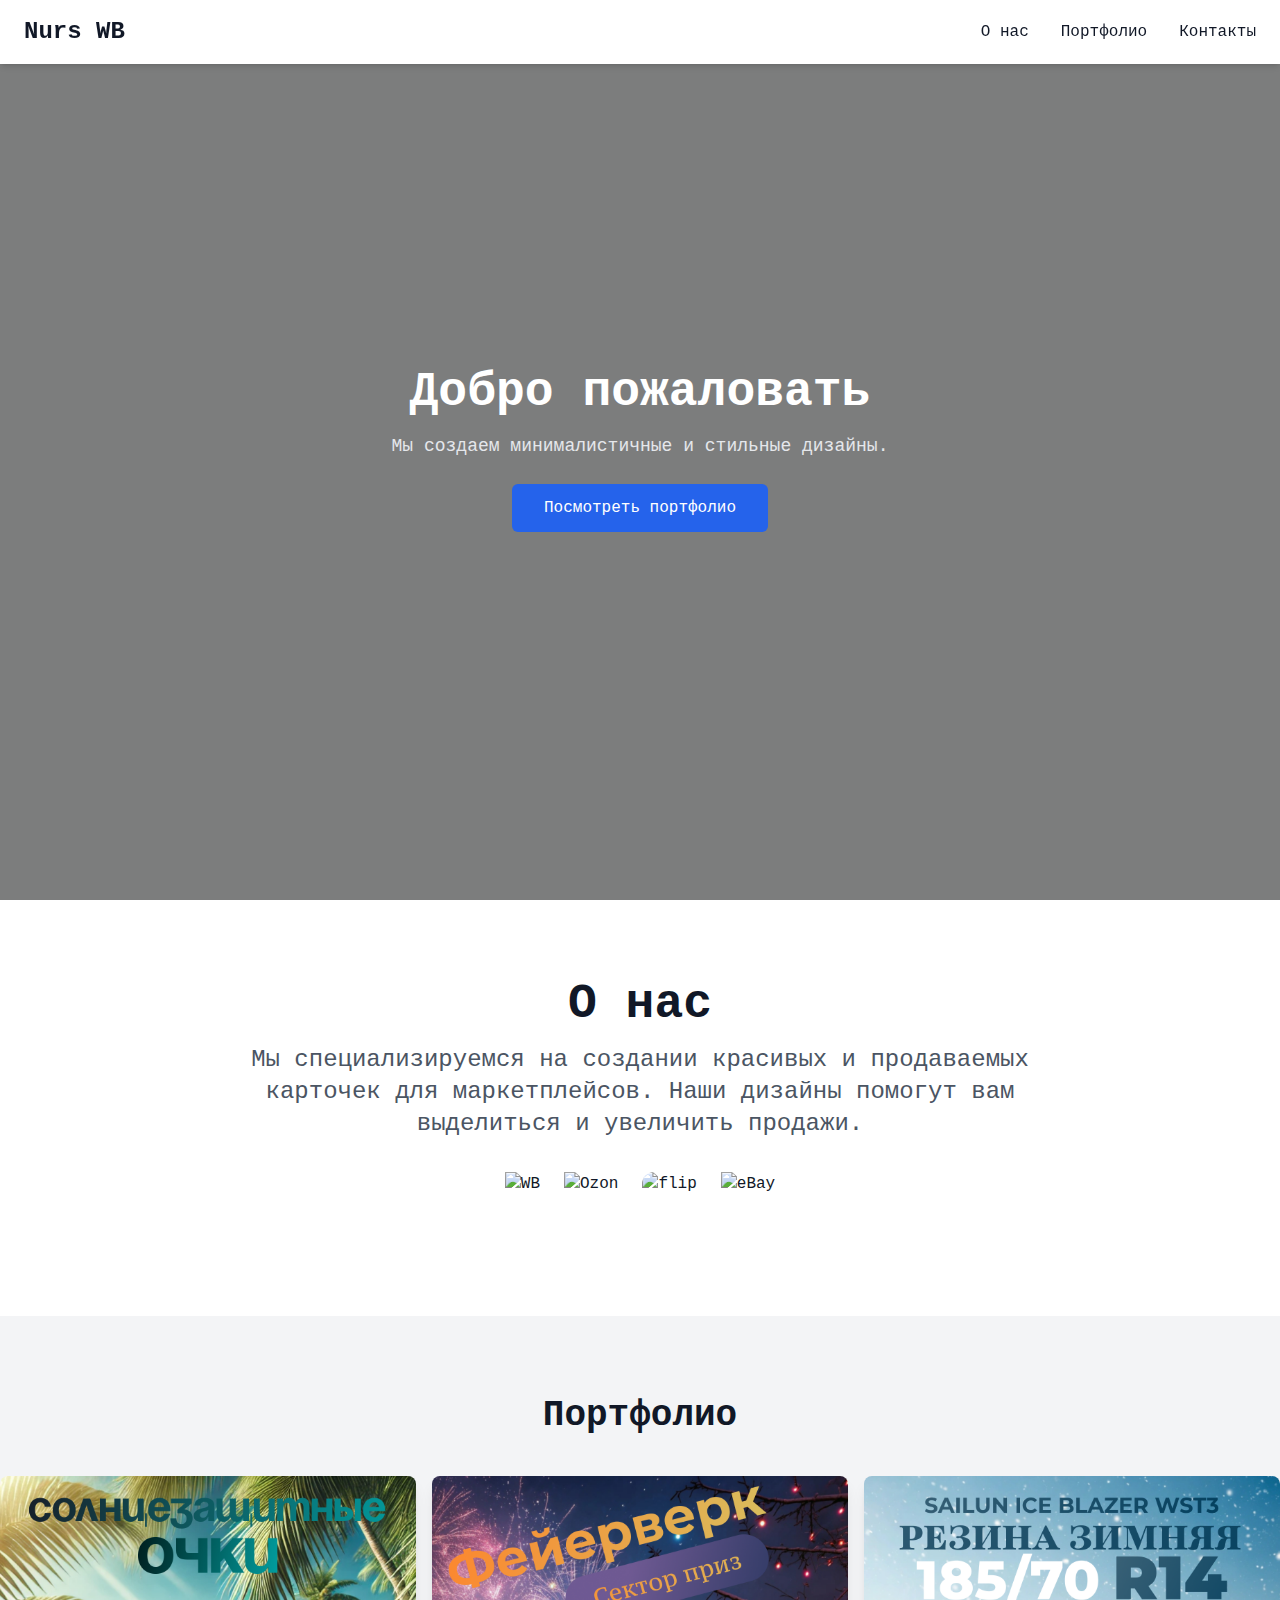
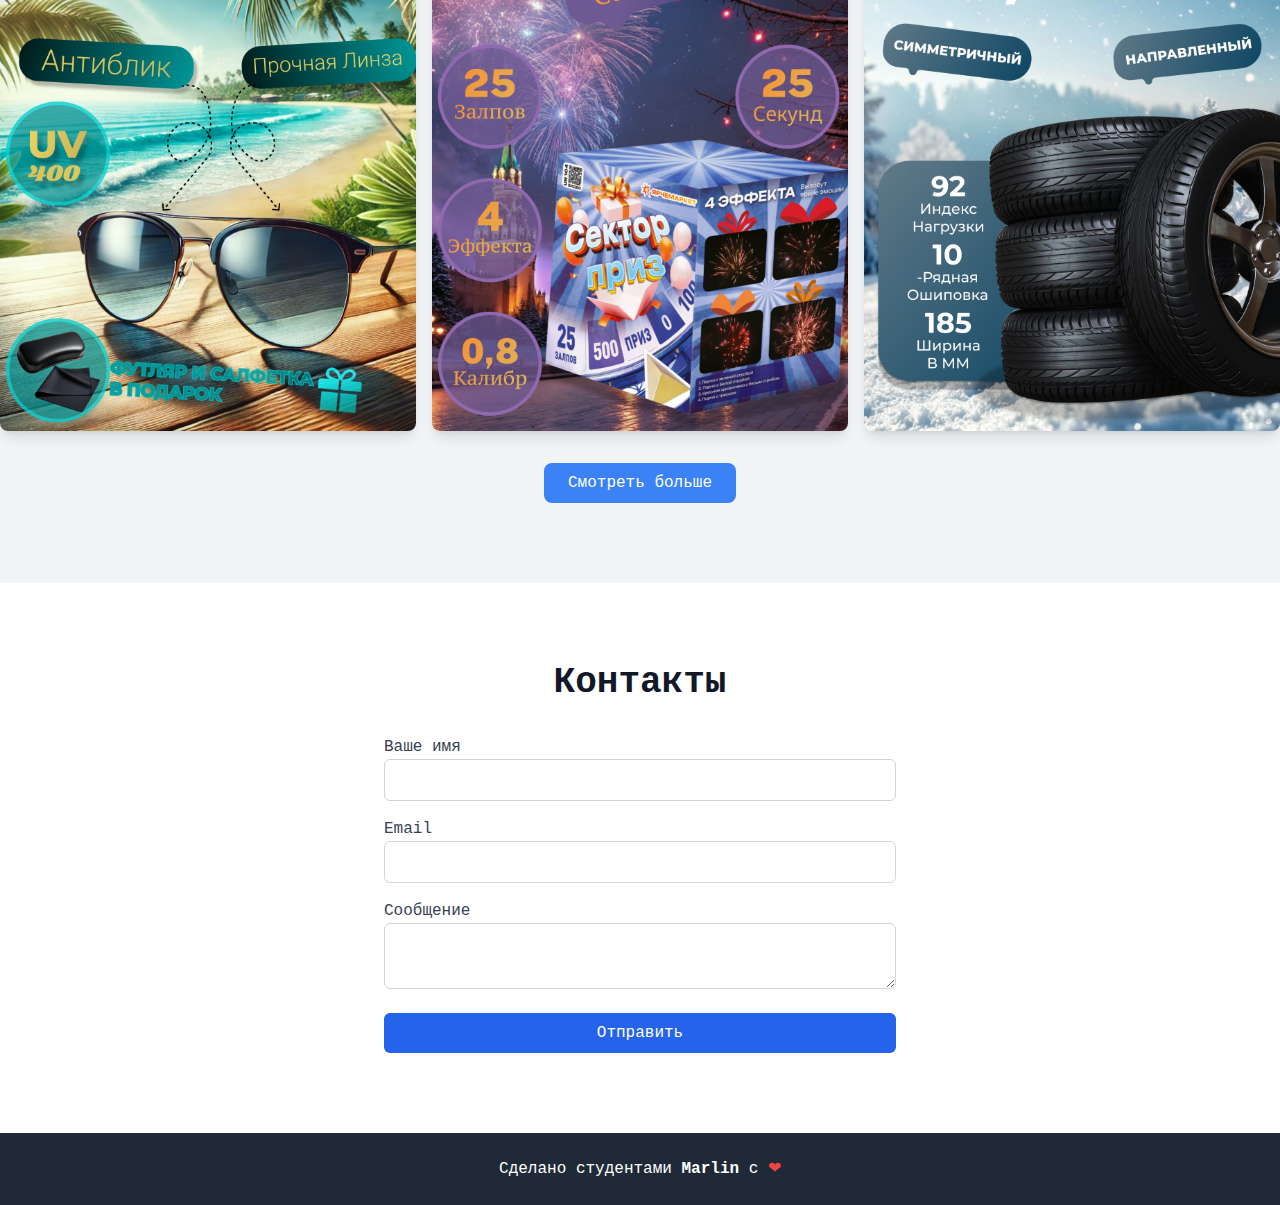
==== commit dce61944: "Add files via upload" ====
--- a/index.html
+++ b/index.html
@@ -1,301 +1,176 @@
-<!doctype html>
+<!Doctype html>
 <html>
 <head>
   <meta charset="UTF-8">
   <meta name="viewport" content="width=device-width, initial-scale=1.0">
   <link href="./css/output.css" rel="stylesheet">
-  <title>Project</title>
+  <script src="https://unpkg.com/swiper/swiper-bundle.min.js"></script>
+  <link rel="stylesheet" href="https://unpkg.com/swiper/swiper-bundle.min.css" />
 </head>
-<body class="font-mono">
+
+
+<body class="bg-gray-50 text-gray-900 font-mono">
+
+<!-- Навигация -->
+<header class="bg-white shadow-md fixed w-full z-50">
+    <nav class="container mx-auto px-6 py-4 flex justify-between items-center">
+      <div class="text-2xl font-bold">Nurs WB</div> 
+      <ul class="hidden md:flex space-x-8">
+        <li><a href="#about" class="hover:text-blue-500">О нас</a></li>
+        <li><a href="#portfolio" class="hover:text-blue-500">Портфолио</a></li>
+        <li><a href="#contact" class="hover:text-blue-500">Контакты</a></li>
+      </ul>
+      <button class="block md:hidden">Меню</button>
+    </nav>
+  </header>
   
-<!-- Заголовок -->
-  <div class="grid grid-cols-1 md:grid-cols-2 bg-gray-200 pt-10 pb-20 ">
-    <div class="grid justify-center content-between px-6 ">
+      
+<!-- Добро пожаловать -->
+<section class="h-screen bg-cover bg-center" style="background-image: url('https://www.fonstola.ru/images/202303/www.fonstola.ru.1679998182.1175.jpg');">
+    <div class="bg-black bg-opacity-50 h-full flex items-center justify-center text-center">
       <div>
-        <h1 class="text-4xl md:text-6xl text-gray-800 leading-tight font-bold font-mono">
-          Демо-курс <br> со скидкой 50%
-        </h1>
-      </div>
-      <img src="https://s3-alpha-sig.figma.com/img/68b5/bf50/55c9eac3932ef4231de0ab1fe1e9818a?Expires=1733702400&Key-Pair-Id=APKAQ4GOSFWCVNEHN3O4&Signature=EsPTT1wW97HqMgBq8vv33ErJN9PXeVPc~ArvF0xnv3ZR2247x0h2HH22dHozel5MPyCORW6wjrxJg2LBgEfIdSGenTGON5kMa85HrWfycB6bY16e6hGxaICN~drwxone8EMLavSVaCe8XIo29uLGGC5Wc7CJReC0j00~QrCfYOQ1UEvKjaAxG0LZp4ErNjgGxt-O-8gM3i~vnlk4mfnAbNSluv2wlthsQy3~1jIw0Kvwp-MfV-SZQQDzVv9MSNPG~HhXMZQ7RCcPvY3BQ2b~jccv57StKeJFHu8ZxHdO05TGZBp3BK7ACHiAkaRBFJ~mi7Pgl~nwJQcIO1feUB09ZQ__" class="lg:hidden block">
-      <p class="text-lg md:text-xl font-mono ">
-        Для знакомства со мной я подготовил <br>для вас 5 уроков, в которых мы рассмотрим:
-      </p>
-      
-      <ul class="list-none space-y-2 text-gray-800 text-lg font-mono">
-        <li class="relative before:content-['✓'] before:mr-2">Арифметические операции</li>
-        <li class="relative before:content-['✓'] before:mr-2">Циклы</li>
-        <li class="relative before:content-['✓'] before:mr-2">Массивы</li>
-        <li class="relative before:content-['✓'] before:mr-2">Тэги</li>
-        <li class="relative before:content-['✓'] before:mr-2">Инструкции</li>
-      </ul>
-      
-      <button class="btn btn:hover btn:active ">
-        Приобрести за 499 ₽
-      </button>
-    </div>
-    <div class="grid justify-center">
-      <img class="w-96 rounded-lg hidden lg:block " src="https://s3-alpha-sig.figma.com/img/68b5/bf50/55c9eac3932ef4231de0ab1fe1e9818a?Expires=1733702400&Key-Pair-Id=APKAQ4GOSFWCVNEHN3O4&Signature=EsPTT1wW97HqMgBq8vv33ErJN9PXeVPc~ArvF0xnv3ZR2247x0h2HH22dHozel5MPyCORW6wjrxJg2LBgEfIdSGenTGON5kMa85HrWfycB6bY16e6hGxaICN~drwxone8EMLavSVaCe8XIo29uLGGC5Wc7CJReC0j00~QrCfYOQ1UEvKjaAxG0LZp4ErNjgGxt-O-8gM3i~vnlk4mfnAbNSluv2wlthsQy3~1jIw0Kvwp-MfV-SZQQDzVv9MSNPG~HhXMZQ7RCcPvY3BQ2b~jccv57StKeJFHu8ZxHdO05TGZBp3BK7ACHiAkaRBFJ~mi7Pgl~nwJQcIO1feUB09ZQ__"></div>
-  </div>
-
-  <div class="bg-light">
-    <div class="course">
-      <h1>Все мы прекрасно знаем, что</h1>
-      <p class="max-w-4xl">
-        При самостоятельном обучении часто не хватает практики. Понимание синтаксиса вроде есть,
-        но руки не доходят применить его на простых задачах. В этом наборе уроков
-        мы сфокусируемся на массивах и циклах, чтобы проработать эти темы на практике и уверенно
-        двигаться дальше в PHP.
-      </p>
-      <h3>Что вы получите в этом наборе:</h3>
-      <ul>
-        <li><b>5 заданий</b> от простых к сложным для постепенного погружения в практику</li>
-        <li><b>2-3 часа практики,</b> чтобы уверенно освоить основы массивов и циклов</li>
-        <li><b>Для новичков в PHP:</b> задачи рассчитаны на первые шаги и самостоятельное выполнение</li>
-        <li><b>Примеры с готовой вёрсткой</b> как в реальных проектах для погружения в задачи</li>
-        <li><b>Видеорешение для каждого задания:</b> Я покажу, как решаю задачу и детально объясню все свои действия</li>
-        <li><b>Тестирование</b> для закрепления материала и проверки знаний</li>
-      </ul>
-    </div>
-  
-  </div>
-
-<main class="bg-[#e0e5eb] font-mono text-center pb-20 px-[120px] ">
-  <h1 class="text-[35px] font-bold py-[40px] text-[#353537]">Содержание уроков</h1>
-  <div class="grid grid-cols-1 sm:grid-cols-2 lg:grid-cols-3 gap-y-16 gap-x-5 px-5 max-w-[1080px] sm:max-w-[1200px]  mx-auto relative ">
-    
-    <!-- Карточка 1 -->
-    <div class="bg-white border border-gray-300 rounded-lg p-5 flex flex-col relative text-left transition-transform duration-300 transform hover:scale-95 hover:shadow-lg h-[575px] ">
-      <img src="/src/css/img/Screenshot 2024-10-30 225947 1.png" alt="урок1" class="w-full h-auto rounded-lg mb-5">
-      <div class="absolute w-[135px] h-[130px] top-[435px] left-[215px] bg-[url('/src/css/img/Звезда.png')] bg-contain bg-no-repeat hidden lg:block"></div>
-      <h2 class="text-lg text-[#6e6e6e] mt-3 mb-2">УРОК 1</h2>
-      <p class="text-[19px] font-bold text-[#353537] mb-2">Введение в массивы</p>
-      <span class="text-[18px] text-[#393642]">Основы работы с массивами в PHP: создание и доступ к элементам</span>
-    </div>
-   
-    <!-- Карточка 2 -->
-    <div class="bg-white border border-gray-300 rounded-lg p-5 flex flex-col relative text-left transition-transform duration-300 transform hover:scale-95 hover:shadow-lg">
-      <img src="/src/css/img/Screenshot 2024-10-30 225947 1.png" alt="урок2" class="w-full h-auto rounded-lg mb-5">
-      <div class="absolute w-[135px] h-[130px] top-[435px] left-[243px] bg-[url('/src/css/img/Хэштег.png')] bg-contain bg-no-repeat hidden lg:block"></div>
-      <h2 class="text-lg text-[#6e6e6e] mt-3 mb-2">УРОК 2</h2>
-      <p class="text-[19px] font-bold text-[#353537] mb-2">Циклы в PHP</p>
-      <span class="text-[18px] text-[#393642]">Простые примеры циклов, как применять их к массивам</span>
-    </div>
-
-    <!-- Карточка 3 -->
-    <div class="bg-white border border-gray-300 rounded-lg p-5 flex flex-col relative text-left transition-transform duration-300 transform hover:scale-95 hover:shadow-lg">
-      <img src="/src/css/img/Screenshot 2024-10-30 225947 1.png" alt="урок3" class="w-full h-auto rounded-lg mb-5">
-      <div class="absolute w-[120px] h-[160px] top-[412px] left-[265px] bg-[url('/src/css/img/Доллар.png')] bg-contain bg-no-repeat hidden lg:block opacity-25"></div>
-      <h2 class="text-lg text-[#6e6e6e] mt-3 mb-2">УРОК 3</h2>
-      <p class="text-[19px] font-bold text-[#353537] mb-2">Продвинутые массивы и вложенные циклы</p>
-      <span class="text-[18px]  text-[#393642]">Основы работы с массивами в PHP: создание и доступ  к элементам</span>
-    </div>
-
-    <!-- Карточка 4 -->
-    <div class="bg-white border border-gray-300 rounded-lg p-5 flex flex-col relative text-left transition-transform duration-300 transform hover:scale-95 hover:shadow-lg h-[575px] ">
-      <img src="/src/css/img/Screenshot 2024-10-30 225947 1.png" alt="урок1" class="w-full h-auto rounded-lg mb-5">
-      <div class="absolute w-[135px] h-[130px] top-[435px] left-[215px] bg-[url('/src/css/img/Звезда.png')] bg-contain bg-no-repeat hidden lg:block"></div>
-      <h2 class="text-lg text-[#6e6e6e] mt-3 mb-2">УРОК 4</h2>
-      <p class="text-[19px] font-bold text-[#353537] mb-2">Введение в массивы</p>
-      <span class="text-[18px] text-[#393642]">Основы работы с массивами в PHP: создание и доступ к элементам</span>
-    </div>
-   
-    <!-- Карточка 5 -->
-    <div class="bg-white border border-gray-300 rounded-lg p-5 flex flex-col relative text-left transition-transform duration-300 transform hover:scale-95 hover:shadow-lg">
-      <img src="/src/css/img/Screenshot 2024-10-30 225947 1.png" alt="урок2" class="w-full h-auto rounded-lg mb-5">
-      <div class="absolute w-[135px] h-[130px] top-[435px] left-[243px] bg-[url('/src/css/img/Хэштег.png')] bg-contain bg-no-repeat hidden lg:block"></div>
-      <h2 class="text-lg text-[#6e6e6e] mt-3 mb-2">УРОК 5</h2>
-      <p class="text-[19px] font-bold text-[#353537] mb-2">Циклы в PHP</p>
-      <span class="text-[18px] text-[#393642]">Простые примеры циклов, как применять их к массивам</span>
-    </div>
-
-    <!-- Карточка 6-->
-    <div class="bg-white border border-gray-300 rounded-lg p-5 flex flex-col relative text-left transition-transform duration-300 transform hover:scale-95 hover:shadow-lg">
-      <img src="/src/css/img/Screenshot 2024-10-30 225947 1.png" alt="урок3" class="w-full h-auto rounded-lg mb-5 ">
-      <div class="absolute w-[120px] h-[160px] top-[412px] left-[265px] bg-[url('/src/css/img/Доллар.png')] bg-contain bg-no-repeat hidden lg:block opacity-25"></div>
-      <h2 class="text-lg text-[#6e6e6e] mt-3 mb-2">УРОК 6</h2>
-      <p class="text-[19px] font-bold text-[#353537] mb-2">Продвинутые массивы и вложенные циклы</p>
-      <span class="text-[18px] text-[#393642]">Основы работы с массивами  в PHP: создание и доступ  к элементам</span>
-    </div>
-  </div>
-</main>
-
-<!-- Обучеие  -->
-<section class="bg-gray-100 py-12">
-  <h2 class="text-3xl font-bold text-gray-800 text-left ml-44 mb-10">Как начать обучение?</h2>
-  <div class="max-w-6xl mx-auto grid grid-cols-1 sm:grid-cols-2 lg:grid-cols-3 gap-44 mt-20">
-    <!-- Step 1 -->
-    <div class="relative">
-      <span class="absolute text-9xl font-bold text-gray-700 left-0 top-[12px] transform -translate-x-3 -translate-y-6">1</span>
-      <div class="pl-16">
-        <h3 class="text-xl font-bold text-gray-800">Оплата</h3>
-        <p class="text-gray-600  w-40">
-          Нажимаете «Купить» и переходите к оплате
-        </p>
+        <h1 class="text-5xl font-bold text-white">Добро пожаловать</h1>
+        <p class="mt-4 text-lg text-gray-200">Мы создаем минималистичные и стильные дизайны.</p>
+        <a href="#portfolio" class="mt-6 inline-block px-8 py-3 bg-blue-600 text-white rounded-md hover:bg-blue-500 transition">Посмотреть портфолио</a>
       </div>
     </div>
-
-    <!-- Step 2 -->
-    <div class="relative">
-      <span class="absolute text-9xl font-bold text-gray-700 left-0 top-[12px] transform -translate-x-3 -translate-y-6">2</span>
-      <div class="pl-16">
-        <h3 class="text-xl font-bold text-gray-800">Доступ к урокам</h3>
-        <p class="text-gray-600  w-40">
-          Сразу после оплаты получаете доступ к урокам
-        </p>
+  </section>
+  
+  
+      
+<!-- О нас -->
+<section id="about" class="py-20 bg-white">
+    <div class="container mx-auto px-6 text-center">
+      <h2 class="text-5xl font-bold">О нас</h2>
+      <p class="mt-4 text-gray-600 max-w-4xl mx-auto text-2xl">
+        Мы специализируемся на создании красивых и продаваемых карточек для маркетплейсов. Наши дизайны помогут вам выделиться и увеличить продажи.
+      </p>
+  
+      <!-- Иконки маркетплейсов -->
+      <div class="mt-8 flex justify-center space-x-6">
+        <img src="https://img.crm-onebox.com//media/a2/24/a224ceef22c6d92716371d6df5dfbbec.png" alt="WB" class="h-16">
+        <img src="https://encrypted-tbn0.gstatic.com/images?q=tbn:ANd9GcSOUlIITS6tzc6pRdaskmdO9RzT06ajONwVdg&s" alt="Ozon" class="h-16">
+        <img src="https://habrastorage.org/getpro/moikrug/uploads/company/100/008/758/2/logo/big_95102cce78da93d1084455a2ed6af280.jpg" alt="flip" class="h-16 rounded-xl">
+        <img src="https://mebel-as.ru/image/cache/catalog/pics/ya-300x300.png" alt="eBay" class="h-16">
       </div>
     </div>
-
-    <!-- Step 3 -->
-    <div class="relative">
-      <span class="absolute text-9xl font-bold text-gray-700 left-0 top-[12px] transform -translate-x-3 -translate-y-6">3</span>
-      <div class="pl-16">
-        <h3 class="text-xl font-bold text-gray-800">Выполнение заданий</h3>
-        <p class="text-gray-600  w-40">
-          Проходите уроки в удобное время и темпе
-        </p>
+  </section>
+  
+      
+    
+  <section id="portfolio" class="bg-gray-100 py-20">
+    <div class="container mx-auto max-w-[1519px]">
+      <h2 class="text-4xl font-bold text-center mb-10">Портфолио</h2>
+  
+      <!-- Галерея -->
+      <div class="grid grid-cols-3 gap-4">
+        <div class="rounded-lg shadow-lg overflow-hidden">
+          <img src="./css/img/WB карточка 9 .png" alt="Фото 1">
+        </div>
+        <div class="rounded-lg shadow-lg overflow-hidden">
+          <img src="./css/img/WB карточка 10 .png" alt="Фото 2">
+        </div>
+        <div class="rounded-lg shadow-lg overflow-hidden">
+          <img src="./css/img/WB  картчока 11 .png" alt="Фото 3">
+        </div>
+      </div>
+  
+      
+      <div class="text-center mt-8">
+        <button
+          id="toggle-slider-button"
+          class="bg-blue-500 text-white py-2 px-6 rounded-lg hover:bg-blue-600 transition"
+        >
+          Смотреть больше
+        </button>
+      </div>
+      <div id="extra-slider" class="mt-10 hidden">
+        <div class="swiper-container">
+          <div class="swiper-wrapper">
+            <div class="swiper-slide">
+              <img src="./css/img/WB карточка 12  .png" alt="Фото 4" class="rounded-lg shadow-lg">
+            </div>
+            <div class="swiper-slide">
+              <img src="./css/img/WB  картчока 7 .png" alt="Фото 5" class="rounded-lg shadow-lg">
+            </div>
+            <div class="swiper-slide">
+              <img src="./css/img/WB карточка 5 .png" alt="Фото 6" class="rounded-lg shadow-lg">
+            </div>
+          </div>
+          <div class="swiper-button-next"></div>
+          <div class="swiper-button-prev"></div>
+          <div class="swiper-pagination"></div>
+        </div>
       </div>
     </div>
-  </div>
-</section>
+  </section>
+  
+  
+      
+        <!-- Контакты -->
+        <section id="contact" class="py-20 bg-white">
+          <div class="container mx-auto px-6">
+            <h2 class="text-4xl font-bold text-center">Контакты</h2>
+            <form class="mt-8 max-w-lg mx-auto">
+              <div class="mb-4">
+                <label for="name" class="block text-gray-700">Ваше имя</label>
+                <input type="text" id="name" class="w-full border border-gray-300 rounded-md px-4 py-2 focus:ring-2 focus:ring-blue-500">
+              </div>
+              <div class="mb-4">
+                <label for="email" class="block text-gray-700">Email</label>
+                <input type="email" id="email" class="w-full border border-gray-300 rounded-md px-4 py-2 focus:ring-2 focus:ring-blue-500">
+              </div>
+              <div class="mb-4">
+                <label for="message" class="block text-gray-700">Сообщение</label>
+                <textarea id="message" class="w-full border border-gray-300 rounded-md px-4 py-2 focus:ring-2 focus:ring-blue-500"></textarea>
+              </div>
+              <button type="submit" class="w-full bg-blue-600 text-white py-2 rounded-md hover:bg-blue-500 transition">Отправить</button>
+            </form>
+          </div>
+        </section>
+      
 
-<!-- Вопросы  -->
-<section class="bg-gray-100 py-12">
-  <div class="max-w-7xl mx-auto px-4 sm:px-6 lg:pl-[56px] lg:pr-[56px]">
-    <h2 class="text-3xl font-semibold mb-8 text-gray-800 mt-20">Часто задаваемые вопросы</h2>
-    <div class="space-y-4">
-      <!-- Вопрос 1 -->
-      <div class="flex justify-between p-6 bg-white rounded-lg shadow-sm border border-gray-200 transition-transform transform hover:scale-100">
-        <h3 class="text-3xl font-medium text-gray-800">Для кого подойдёт этот набор уроков?</h3>
-        <button
-          class="text-4xl text-gray-400 hover:text-gray-600 transform transition-transform duration-200 hover:rotate-90 focus:outline-none">
-          <img src="/src/css/img/плюс.png" class="w-8 h-8">
-        </button>
-      </div>
-      <!-- Вопрос 2 -->
-      <div class="flex  justify-between p-6 bg-white rounded-lg shadow-sm border border-gray-200 transition-transform transform hover:scale-105">
-        <h3 class="text-3xl font-medium text-gray-800">Сколько времени займёт прохождение уроков?</h3>
-        <button
-          class="text-4xl text-gray-400 hover:text-gray-600 transform transition-transform duration-200 hover:rotate-90 focus:outline-none">
-          <img src="/src/css/img/плюс.png" class="w-8 h-8">
-        </button>
-      </div>
-      <!-- Вопрос 3 -->
-      <div class="flex  justify-between p-6 bg-white rounded-lg shadow-sm border border-gray-200 transition-transform transform hover:scale-105">
-        <h3 class="text-3xl font-medium text-gray-800">Нужен ли опыт в программировании?</h3>
-        <button
-          class="text-4xl text-gray-400 hover:text-gray-600 transform transition-transform duration-200 hover:rotate-90 focus:outline-none">
-          <img src="/src/css/img/плюс.png" class="w-8 h-8">
-        </button>
-      </div>
-      <!-- Вопрос 4 -->
-      <div class="flex  justify-between p-6 bg-white rounded-lg shadow-sm border border-gray-200 transition-transform transform hover:scale-105">
-        <h3 class="text-3xl font-medium text-gray-800">Как я получу доступ к урокам?</h3>
-        <button
-          class="text-4xl text-gray-400 hover:text-gray-600 transform transition-transform duration-20 hover:rotate-90 focus:outline-none">
-          <img src="/src/css/img/плюс.png" class="w-8 h-8">
-        </button>
-     </div>
-    </div>
-  </div>
-</section>
+      <!-- Подвал -->
+      <footer class="bg-gray-800 text-white py-6">
+        <div class="container mx-auto px-6 text-center">
+          <p>Сделано студентами <span class="font-bold">Marlin</span> с <span class="text-red-500"> &#10084;</span></p>
+        </div>
+      </footer>
+    
+      <script>
+        // Кнопка для показа/скрытия слайдера
+        const toggleButton = document.getElementById('toggle-slider-button');
+        const slider = document.getElementById('extra-slider');
+      
+        toggleButton.addEventListener('click', () => {
+          // Проверяем текущее состояние слайдера
+          if (slider.classList.contains('hidden')) {
+            // Показать слайдер
+            slider.classList.remove('hidden');
+            toggleButton.textContent = 'Скрыть'; // Меняем текст кнопки
+          } else {
+            // Скрыть слайдер
+            slider.classList.add('hidden');
+            toggleButton.textContent = 'Смотреть больше'; // Возвращаем текст кнопки
+          }
+        });
+      
+        // Инициализация Swiper.js
+        const swiper = new Swiper('.swiper-container', {
+          slidesPerView: 3,
+          spaceBetween: 20,
+          loop: true,
+          pagination: {
+            el: '.swiper-pagination',
+            clickable: true,
+          },
+          navigation: {
+            nextEl: '.swiper-button-next',
+            prevEl: '.swiper-button-prev',
+          },
+        });
+      </script>
+      
 
-<!-- Отзывы -->
-<section class="bg-gray-100 py-12 pb-36">
-  <div class="container mx-auto max-w-6xl">
-    <h2 class="text-4xl font-bold text-left -ml-2 mb-8">Отзывы</h2>
-    <div class="grid grid-cols-1 md:grid-cols-3 gap-6 -ml-2">
-      <!-- Отзыв 1 -->
-      <div class="bg-white shadow-lg rounded-lg p-6 transform transition-transform duration-300 hover:scale-105 hover:-translate-y-2 hover:ring-4 hover:ring-blue-100 hover:animate-pulse hover:rotate-0">
-        <div class="flex items-center mb-4">
-          <img src="/src/css/img/Алексей .png" alt="Алексей" class="w-12 h-12 rounded-full mr-4">
-          <div>
-            <h3 class="text-lg font-semibold">Алексей</h3>
-            <p class="text-sm text-gray-600">Начинающий PHP-разработчик</p>
-          </div>
-        </div>
-        <p class="text-gray-700">«Уроки помогли наконец <br>разобраться с массивами <br>и циклами. <br>Всё просто и понятно!»</p>
-      </div>
-      
-      <!-- Отзыв 2 -->
-      <div class="bg-white shadow-lg rounded-lg p-6 transform transition-transform duration-300 hover:scale-105 hover:-translate-y-2 hover:ring-4 hover:ring-blue-100 hover:animate-pulse hover:rotate-0">
-        <div class="flex items-center mb-4">
-          <img src="/src/css/img/Мария.png" alt="Марина" class="w-12 h-12 rounded-full mr-4">
-          <div>
-            <h3 class="text-lg font-semibold">Марина</h3>
-            <p class="text-sm text-gray-600">Учится самостоятельно</p>
-          </div>
-        </div>
-        <p class="text-gray-700">«После этих заданий <br>почувствовала уверенность <br>в основах. Рахим чётко <br>объясняет, что и как делать».</p>
-      </div>
-     
-      <!-- Отзыв 3 -->
-      <div class="bg-white shadow-lg rounded-lg p-6 transform transition-transform duration-300 hover:scale-105 hover:-translate-y-2 hover:ring-4 hover:ring-blue-100 hover:animate-pulse hover:rotate-0">
-        <div class="flex items-center mb-4">
-          <img src="/src/css/img/Дмитрий.png" alt="Дмитрий" class="w-12 h-12 rounded-full mr-4">
-          <div>
-            <h3 class="text-lg font-semibold">Дмитрий</h3>
-            <p class="text-sm text-gray-600">Участник курса</p>
-          </div>
-        </div>
-        <p class="text-gray-700">«Крутая подборка упражнений — <br>всё сразу применяешь на <br>практике, и это даёт <br>результат».</p>
-      </div>
-     
-      <!-- Отзыв 4 -->
-      <div class="bg-white shadow-lg rounded-lg p-6 transform transition-transform duration-300 hover:scale-105 hover:-translate-y-2 hover:ring-4 hover:ring-blue-100 hover:animate-pulse hover:rotate-0">
-        <div class="flex items-center mb-4">
-          <img src="/src/css/img/Мария.png" alt="Ирина" class="w-12 h-12 rounded-full mr-4">
-          <div>
-            <h3 class="text-lg font-semibold">Ирина</h3>
-            <p class="text-sm text-gray-600">Frontend-разработчик</p>
-          </div>
-        </div>
-        <p class="text-gray-700">«Очень помогло освоение <br>JavaScript. Простой и <br>понятный подход к обучению.»</p>
-      </div>
-
-      <!-- Отзыв 5 -->
-      <div class="bg-white shadow-lg rounded-lg p-6 transform transition-transform duration-300 hover:scale-105 hover:-translate-y-2 hover:ring-4 hover:ring-blue-100 hover:animate-pulse hover:rotate-0">
-        <div class="flex items-center mb-4">
-          <img src="/src/css/img/Алексей .png" alt="Сергей" class="w-12 h-12 rounded-full mr-4">
-          <div>
-            <h3 class="text-lg font-semibold">Сергей</h3>
-            <p class="text-sm text-gray-600">Backend-разработчик</p>
-          </div>
-        </div>
-        <p class="text-gray-700">«Курс был отличным! Всё <br>разложено по полочкам, <br>проблемы решаются на практике».</p>
-      </div>
-
-      <!-- Отзыв 6 -->
-      <div class="bg-white shadow-lg rounded-lg p-6 transform transition-transform duration-300 hover:scale-105 hover:-translate-y-2 hover:ring-4 hover:ring-blue-100 hover:animate-pulse hover:rotate-0">
-        <div class="flex items-center mb-4">
-          <img src="/src/css/img/Дмитрий.png" alt="Анна" class="w-12 h-12 rounded-full mr-4">
-          <div>
-            <h3 class="text-lg font-semibold">Павел</h3>
-            <p class="text-sm text-gray-600">Учится на курсе</p>
-          </div>
-        </div>
-        <p class="text-gray-700">«Курс помог мне разобраться <br>с основами программирования. <br>Рахим даёт много полезных <br>советов и подробные объяснения».</p>
-      </div>
-    </div>
-  </div>
-</section>
-
-<!-- Подвал -->
-<footer class="bg-gray-200 ">
-  <div class="grid grid-cols-1 md:grid-cols-2 gap-10 px-6 md:px-16 max-w-7xl mx-auto ml-[110px]">
-    <div class="text-content flex flex-col justify-center">
-      <p class="text-4xl font-bold text-gray-800  ">
-        Пройдите 5 практических уроков и освоите массивы и циклы в PHP на реальных задачах.
-      </p>
-      <button class="btn mt-36">
-        Купить за 499 ₽
-      </button>
-    </div>
-    <div class="image-content flex justify-center items-center">
-      <img src="/src/css/img/Фото мужик какой то .png" alt="Фотография" class="w-80 hidden lg:block">
-    </div>
-  </div>
-</footer>
-
-
-</body>
-</html>+    </body>
+    </html>
--- a/css/output.css
+++ b/css/output.css
@@ -107,7 +107,7 @@
 }
 
 /*
-! tailwindcss v3.4.16 | MIT License | https://tailwindcss.com
+! tailwindcss v3.4.17 | MIT License | https://tailwindcss.com
 */
 
 /*
@@ -588,130 +588,8 @@
   }
 }
 
-.btn {
-  height: 54px;
-  width: 370px;
-  transform: translate(var(--tw-translate-x), var(--tw-translate-y)) rotate(var(--tw-rotate)) skewX(var(--tw-skew-x)) skewY(var(--tw-skew-y)) scaleX(var(--tw-scale-x)) scaleY(var(--tw-scale-y));
-  cursor: pointer;
-  border-radius: 0.5rem;
-  border-style: none;
-  --tw-bg-opacity: 1;
-  background-color: rgb(57 54 66 / var(--tw-bg-opacity, 1));
-  padding-left: 1.25rem;
-  padding-right: 1.25rem;
-  padding-top: 0.75rem;
-  padding-bottom: 0.75rem;
-  font-family: ui-monospace, SFMono-Regular, Menlo, Monaco, Consolas, "Liberation Mono", "Courier New", monospace;
-  font-size: 1.125rem;
-  line-height: 1.75rem;
-  --tw-text-opacity: 1;
-  color: rgb(255 255 255 / var(--tw-text-opacity, 1));
-  transition-property: transform;
-  transition-timing-function: cubic-bezier(0.4, 0, 0.2, 1);
-  transition-duration: 150ms;
-}
-
-.btn:hover {
-  --tw-scale-x: 1.1;
-  --tw-scale-y: 1.1;
-  transform: translate(var(--tw-translate-x), var(--tw-translate-y)) rotate(var(--tw-rotate)) skewX(var(--tw-skew-x)) skewY(var(--tw-skew-y)) scaleX(var(--tw-scale-x)) scaleY(var(--tw-scale-y));
-  --tw-bg-opacity: 1;
-  background-color: rgb(80 77 90 / var(--tw-bg-opacity, 1));
-}
-
-.btn:active {
-  --tw-scale-x: .95;
-  --tw-scale-y: .95;
-  transform: translate(var(--tw-translate-x), var(--tw-translate-y)) rotate(var(--tw-rotate)) skewX(var(--tw-skew-x)) skewY(var(--tw-skew-y)) scaleX(var(--tw-scale-x)) scaleY(var(--tw-scale-y));
-}
-
-.bg-light {
-  display: grid;
-  grid-template-columns: 1fr;
-  gap: 1rem;
-  --tw-bg-opacity: 1;
-  background-color: rgb(252 249 249 / var(--tw-bg-opacity, 1));
-}
-
-.course {
-  margin-left: 120px;
-  margin-right: 120px;
-  padding-bottom: 80px;
-}
-
-.course h1 {
-  position: relative;
-  padding-top: 70px;
-  font-size: 46px;
-  font-weight: 700;
-  line-height: 55.2px;
-  --tw-text-opacity: 1;
-  color: rgb(53 53 55 / var(--tw-text-opacity, 1));
-}
-
-.course h1::before {
-  content: url('img/Знакбольше.png');
-  position: absolute;
-  top: 2.25rem;
-  left: -6rem;
-  display: none;
-}
-
-@media (min-width: 1024px) {
-  .course h1::before {
-    display: block;
-  }
-}
-
-.course p {
-  margin-top: 20px;
-  font-size: 20px;
-  line-height: 36px;
-  --tw-text-opacity: 1;
-  color: rgb(0 0 0 / var(--tw-text-opacity, 1));
-}
-
-.course h3 {
-  margin-top: 70px;
-  font-size: 30px;
-  font-weight: 600;
-  line-height: 39.36px;
-  --tw-text-opacity: 1;
-  color: rgb(53 53 55 / var(--tw-text-opacity, 1));
-}
-
-.course ul {
-  position: relative;
-  list-style-type: none;
-  padding-top: 35px;
-  padding-bottom: 35px;
-}
-
-.course ul::after {
-  content: url('img/Слешзнакменьше.png');
-  position: absolute;
-  bottom: 44px;
-  right: 45px;
-  display: none;
-}
-
-@media (min-width: 1024px) {
-  .course ul::after {
-    display: block;
-  }
-}
-
-.course li {
-  padding-top: 10px;
-  padding-bottom: 10px;
-  padding-left: 3px;
-  --tw-text-opacity: 1;
-  color: rgb(57 54 66 / var(--tw-text-opacity, 1));
-}
-
-.course li::before {
-  content: '✓';
-  padding-right: 9px;
+.fixed {
+  position: fixed;
 }
 
 .absolute {
@@ -722,52 +600,28 @@
   position: relative;
 }
 
+.left-4 {
+  left: 1rem;
+}
+
+.right-4 {
+  right: 1rem;
+}
+
+.top-1\/2 {
+  top: 50%;
+}
+
 .left-0 {
   left: 0px;
 }
 
-.left-\[215px\] {
-  left: 215px;
-}
-
-.left-\[243px\] {
-  left: 243px;
-}
-
-.left-\[265px\] {
-  left: 265px;
-}
-
-.top-0 {
-  top: 0px;
-}
-
-.top-\[412px\] {
-  top: 412px;
-}
-
-.top-\[435px\] {
-  top: 435px;
-}
-
-.top-\[6px\] {
-  top: 6px;
-}
-
-.top-\[16px\] {
-  top: 16px;
-}
-
-.top-\[18px\] {
-  top: 18px;
-}
-
-.top-\[19px\] {
-  top: 19px;
-}
-
-.top-\[12px\] {
-  top: 12px;
+.top-full {
+  top: 100%;
+}
+
+.z-50 {
+  z-index: 50;
 }
 
 .mx-auto {
@@ -775,74 +629,42 @@
   margin-right: auto;
 }
 
+.mb-4 {
+  margin-bottom: 1rem;
+}
+
+.mb-8 {
+  margin-bottom: 2rem;
+}
+
+.mt-4 {
+  margin-top: 1rem;
+}
+
+.mt-6 {
+  margin-top: 1.5rem;
+}
+
+.mt-8 {
+  margin-top: 2rem;
+}
+
 .mb-10 {
   margin-bottom: 2.5rem;
 }
 
-.mb-2 {
-  margin-bottom: 0.5rem;
-}
-
-.mb-4 {
-  margin-bottom: 1rem;
-}
-
-.mb-5 {
-  margin-bottom: 1.25rem;
-}
-
-.mb-8 {
-  margin-bottom: 2rem;
-}
-
-.ml-40 {
-  margin-left: 10rem;
-}
-
-.ml-6 {
-  margin-left: 1.5rem;
-}
-
-.mr-4 {
-  margin-right: 1rem;
-}
-
-.mt-2 {
-  margin-top: 0.5rem;
-}
-
-.mt-20 {
-  margin-top: 5rem;
-}
-
-.mt-3 {
-  margin-top: 0.75rem;
-}
-
-.ml-44 {
-  margin-left: 11rem;
-}
-
-.-ml-0\.5 {
-  margin-left: -0.125rem;
-}
-
-.-ml-2 {
-  margin-left: -0.5rem;
-}
-
-.mt-36 {
-  margin-top: 9rem;
-}
-
-.ml-\[110px\] {
-  margin-left: 110px;
+.mt-10 {
+  margin-top: 2.5rem;
 }
 
 .block {
   display: block;
 }
 
+.inline-block {
+  display: inline-block;
+}
+
 .flex {
   display: flex;
 }
@@ -855,101 +677,56 @@
   display: none;
 }
 
-.h-12 {
-  height: 3rem;
-}
-
-.h-\[130px\] {
-  height: 130px;
-}
-
-.h-\[160px\] {
-  height: 160px;
-}
-
-.h-\[575px\] {
-  height: 575px;
+.h-16 {
+  height: 4rem;
 }
 
 .h-auto {
   height: auto;
 }
 
-.h-4 {
-  height: 1rem;
-}
-
-.h-5 {
-  height: 1.25rem;
-}
-
-.h-8 {
-  height: 2rem;
-}
-
-.w-12 {
-  width: 3rem;
-}
-
-.w-80 {
-  width: 20rem;
-}
-
-.w-96 {
-  width: 24rem;
-}
-
-.w-\[120px\] {
-  width: 120px;
-}
-
-.w-\[135px\] {
-  width: 135px;
+.h-full {
+  height: 100%;
+}
+
+.h-screen {
+  height: 100vh;
+}
+
+.max-h-\[1600px\] {
+  max-height: 1600px;
 }
 
 .w-full {
   width: 100%;
 }
 
-.w-40 {
-  width: 10rem;
-}
-
-.w-4 {
-  width: 1rem;
-}
-
-.w-5 {
-  width: 1.25rem;
-}
-
-.w-8 {
-  width: 2rem;
+.w-\[1519px\] {
+  width: 1519px;
 }
 
 .max-w-4xl {
   max-width: 56rem;
 }
 
-.max-w-6xl {
-  max-width: 72rem;
-}
-
 .max-w-7xl {
   max-width: 80rem;
 }
 
-.max-w-\[1080px\] {
-  max-width: 1080px;
-}
-
-.-translate-x-3 {
-  --tw-translate-x: -0.75rem;
-  transform: translate(var(--tw-translate-x), var(--tw-translate-y)) rotate(var(--tw-rotate)) skewX(var(--tw-skew-x)) skewY(var(--tw-skew-y)) scaleX(var(--tw-scale-x)) scaleY(var(--tw-scale-y));
-}
-
-.-translate-y-6 {
-  --tw-translate-y: -1.5rem;
+.max-w-lg {
+  max-width: 32rem;
+}
+
+.max-w-\[1519px\] {
+  max-width: 1519px;
+}
+
+.flex-shrink-0 {
+  flex-shrink: 0;
+}
+
+.-translate-y-1\/2 {
+  --tw-translate-y: -50%;
   transform: translate(var(--tw-translate-x), var(--tw-translate-y)) rotate(var(--tw-rotate)) skewX(var(--tw-skew-x)) skewY(var(--tw-skew-y)) scaleX(var(--tw-scale-x)) scaleY(var(--tw-scale-y));
 }
 
@@ -957,22 +734,18 @@
   transform: translate(var(--tw-translate-x), var(--tw-translate-y)) rotate(var(--tw-rotate)) skewX(var(--tw-skew-x)) skewY(var(--tw-skew-y)) scaleX(var(--tw-scale-x)) scaleY(var(--tw-scale-y));
 }
 
-.list-none {
-  list-style-type: none;
-}
-
-.grid-cols-1 {
-  grid-template-columns: repeat(1, minmax(0, 1fr));
+.resize {
+  resize: both;
+}
+
+.grid-cols-3 {
+  grid-template-columns: repeat(3, minmax(0, 1fr));
 }
 
 .flex-col {
   flex-direction: column;
 }
 
-.content-between {
-  align-content: space-between;
-}
-
 .items-center {
   align-items: center;
 }
@@ -985,35 +758,20 @@
   justify-content: space-between;
 }
 
-.gap-10 {
-  gap: 2.5rem;
-}
-
-.gap-6 {
-  gap: 1.5rem;
-}
-
-.gap-8 {
-  gap: 2rem;
-}
-
-.gap-44 {
-  gap: 11rem;
-}
-
-.gap-x-5 {
-  -moz-column-gap: 1.25rem;
-       column-gap: 1.25rem;
-}
-
-.gap-y-16 {
-  row-gap: 4rem;
-}
-
-.space-y-2 > :not([hidden]) ~ :not([hidden]) {
-  --tw-space-y-reverse: 0;
-  margin-top: calc(0.5rem * calc(1 - var(--tw-space-y-reverse)));
-  margin-bottom: calc(0.5rem * var(--tw-space-y-reverse));
+.gap-4 {
+  gap: 1rem;
+}
+
+.space-x-6 > :not([hidden]) ~ :not([hidden]) {
+  --tw-space-x-reverse: 0;
+  margin-right: calc(1.5rem * var(--tw-space-x-reverse));
+  margin-left: calc(1.5rem * calc(1 - var(--tw-space-x-reverse)));
+}
+
+.space-x-8 > :not([hidden]) ~ :not([hidden]) {
+  --tw-space-x-reverse: 0;
+  margin-right: calc(2rem * var(--tw-space-x-reverse));
+  margin-left: calc(2rem * calc(1 - var(--tw-space-x-reverse)));
 }
 
 .space-y-4 > :not([hidden]) ~ :not([hidden]) {
@@ -1022,21 +780,28 @@
   margin-bottom: calc(1rem * var(--tw-space-y-reverse));
 }
 
+.overflow-hidden {
+  overflow: hidden;
+}
+
+.rounded-lg {
+  border-radius: 0.5rem;
+}
+
+.rounded-md {
+  border-radius: 0.375rem;
+}
+
+.rounded-xl {
+  border-radius: 0.75rem;
+}
+
 .rounded-full {
   border-radius: 9999px;
 }
 
-.rounded-lg {
-  border-radius: 0.5rem;
-}
-
 .border {
   border-width: 1px;
-}
-
-.border-gray-200 {
-  --tw-border-opacity: 1;
-  border-color: rgb(229 231 235 / var(--tw-border-opacity, 1));
 }
 
 .border-gray-300 {
@@ -1044,9 +809,34 @@
   border-color: rgb(209 213 219 / var(--tw-border-opacity, 1));
 }
 
-.bg-\[\#e0e5eb\] {
+.bg-black {
   --tw-bg-opacity: 1;
-  background-color: rgb(224 229 235 / var(--tw-bg-opacity, 1));
+  background-color: rgb(0 0 0 / var(--tw-bg-opacity, 1));
+}
+
+.bg-blue-600 {
+  --tw-bg-opacity: 1;
+  background-color: rgb(37 99 235 / var(--tw-bg-opacity, 1));
+}
+
+.bg-gray-50 {
+  --tw-bg-opacity: 1;
+  background-color: rgb(249 250 251 / var(--tw-bg-opacity, 1));
+}
+
+.bg-gray-800 {
+  --tw-bg-opacity: 1;
+  background-color: rgb(31 41 55 / var(--tw-bg-opacity, 1));
+}
+
+.bg-white {
+  --tw-bg-opacity: 1;
+  background-color: rgb(255 255 255 / var(--tw-bg-opacity, 1));
+}
+
+.bg-blue-500 {
+  --tw-bg-opacity: 1;
+  background-color: rgb(59 130 246 / var(--tw-bg-opacity, 1));
 }
 
 .bg-gray-100 {
@@ -1054,47 +844,21 @@
   background-color: rgb(243 244 246 / var(--tw-bg-opacity, 1));
 }
 
-.bg-gray-200 {
-  --tw-bg-opacity: 1;
-  background-color: rgb(229 231 235 / var(--tw-bg-opacity, 1));
-}
-
-.bg-gray-800 {
-  --tw-bg-opacity: 1;
-  background-color: rgb(31 41 55 / var(--tw-bg-opacity, 1));
-}
-
-.bg-white {
-  --tw-bg-opacity: 1;
-  background-color: rgb(255 255 255 / var(--tw-bg-opacity, 1));
-}
-
-.bg-\[url\(\'\/src\/css\/img\/\414\43E\43B\43B\430\440\.png\'\)\] {
-  background-image: url('/src/css/img/Доллар.png');
-}
-
-.bg-\[url\(\'\/src\/css\/img\/\417\432\435\437\434\430\.png\'\)\] {
-  background-image: url('/src/css/img/Звезда.png');
-}
-
-.bg-\[url\(\'\/src\/css\/img\/\425\44D\448\442\435\433\.png\'\)\] {
-  background-image: url('/src/css/img/Хэштег.png');
-}
-
-.bg-contain {
-  background-size: contain;
-}
-
-.bg-no-repeat {
-  background-repeat: no-repeat;
-}
-
-.p-5 {
-  padding: 1.25rem;
-}
-
-.p-6 {
-  padding: 1.5rem;
+.bg-opacity-50 {
+  --tw-bg-opacity: 0.5;
+}
+
+.bg-cover {
+  background-size: cover;
+}
+
+.bg-center {
+  background-position: center;
+}
+
+.object-cover {
+  -o-object-fit: cover;
+     object-fit: cover;
 }
 
 .px-4 {
@@ -1102,53 +866,44 @@
   padding-right: 1rem;
 }
 
-.px-5 {
-  padding-left: 1.25rem;
-  padding-right: 1.25rem;
-}
-
 .px-6 {
   padding-left: 1.5rem;
   padding-right: 1.5rem;
 }
 
-.py-12 {
-  padding-top: 3rem;
-  padding-bottom: 3rem;
-}
-
-.py-\[40px\] {
-  padding-top: 40px;
-  padding-bottom: 40px;
-}
-
-.px-\[120px\] {
-  padding-left: 120px;
-  padding-right: 120px;
-}
-
-.pb-20 {
+.px-8 {
+  padding-left: 2rem;
+  padding-right: 2rem;
+}
+
+.py-16 {
+  padding-top: 4rem;
+  padding-bottom: 4rem;
+}
+
+.py-2 {
+  padding-top: 0.5rem;
+  padding-bottom: 0.5rem;
+}
+
+.py-20 {
+  padding-top: 5rem;
   padding-bottom: 5rem;
 }
 
-.pb-36 {
-  padding-bottom: 9rem;
-}
-
-.pb-7 {
-  padding-bottom: 1.75rem;
-}
-
-.pl-16 {
-  padding-left: 4rem;
-}
-
-.pt-10 {
-  padding-top: 2.5rem;
-}
-
-.text-left {
-  text-align: left;
+.py-3 {
+  padding-top: 0.75rem;
+  padding-bottom: 0.75rem;
+}
+
+.py-4 {
+  padding-top: 1rem;
+  padding-bottom: 1rem;
+}
+
+.py-6 {
+  padding-top: 1.5rem;
+  padding-bottom: 1.5rem;
 }
 
 .text-center {
@@ -1174,21 +929,9 @@
   line-height: 2.5rem;
 }
 
-.text-9xl {
-  font-size: 8rem;
+.text-5xl {
+  font-size: 3rem;
   line-height: 1;
-}
-
-.text-\[18px\] {
-  font-size: 18px;
-}
-
-.text-\[19px\] {
-  font-size: 19px;
-}
-
-.text-\[35px\] {
-  font-size: 35px;
 }
 
 .text-lg {
@@ -1196,54 +939,13 @@
   line-height: 1.75rem;
 }
 
-.text-sm {
-  font-size: 0.875rem;
-  line-height: 1.25rem;
-}
-
-.text-xl {
-  font-size: 1.25rem;
-  line-height: 1.75rem;
-}
-
-.text-\[144px\] {
-  font-size: 144px;
-}
-
 .font-bold {
   font-weight: 700;
 }
 
-.font-medium {
-  font-weight: 500;
-}
-
-.font-semibold {
-  font-weight: 600;
-}
-
-.leading-tight {
-  line-height: 1.25;
-}
-
-.text-\[\#353537\] {
+.text-gray-200 {
   --tw-text-opacity: 1;
-  color: rgb(53 53 55 / var(--tw-text-opacity, 1));
-}
-
-.text-\[\#393642\] {
-  --tw-text-opacity: 1;
-  color: rgb(57 54 66 / var(--tw-text-opacity, 1));
-}
-
-.text-\[\#6e6e6e\] {
-  --tw-text-opacity: 1;
-  color: rgb(110 110 110 / var(--tw-text-opacity, 1));
-}
-
-.text-gray-400 {
-  --tw-text-opacity: 1;
-  color: rgb(156 163 175 / var(--tw-text-opacity, 1));
+  color: rgb(229 231 235 / var(--tw-text-opacity, 1));
 }
 
 .text-gray-600 {
@@ -1256,22 +958,30 @@
   color: rgb(55 65 81 / var(--tw-text-opacity, 1));
 }
 
+.text-gray-900 {
+  --tw-text-opacity: 1;
+  color: rgb(17 24 39 / var(--tw-text-opacity, 1));
+}
+
+.text-red-500 {
+  --tw-text-opacity: 1;
+  color: rgb(239 68 68 / var(--tw-text-opacity, 1));
+}
+
+.text-white {
+  --tw-text-opacity: 1;
+  color: rgb(255 255 255 / var(--tw-text-opacity, 1));
+}
+
 .text-gray-800 {
   --tw-text-opacity: 1;
   color: rgb(31 41 55 / var(--tw-text-opacity, 1));
 }
 
-.text-white {
-  --tw-text-opacity: 1;
-  color: rgb(255 255 255 / var(--tw-text-opacity, 1));
-}
-
-.opacity-30 {
-  opacity: 0.3;
-}
-
-.opacity-25 {
-  opacity: 0.25;
+.shadow-md {
+  --tw-shadow: 0 4px 6px -1px rgb(0 0 0 / 0.1), 0 2px 4px -2px rgb(0 0 0 / 0.1);
+  --tw-shadow-colored: 0 4px 6px -1px var(--tw-shadow-color), 0 2px 4px -2px var(--tw-shadow-color);
+  box-shadow: var(--tw-ring-offset-shadow, 0 0 #0000), var(--tw-ring-shadow, 0 0 #0000), var(--tw-shadow);
 }
 
 .shadow-lg {
@@ -1280,14 +990,10 @@
   box-shadow: var(--tw-ring-offset-shadow, 0 0 #0000), var(--tw-ring-shadow, 0 0 #0000), var(--tw-shadow);
 }
 
-.shadow-sm {
-  --tw-shadow: 0 1px 2px 0 rgb(0 0 0 / 0.05);
-  --tw-shadow-colored: 0 1px 2px 0 var(--tw-shadow-color);
-  box-shadow: var(--tw-ring-offset-shadow, 0 0 #0000), var(--tw-ring-shadow, 0 0 #0000), var(--tw-shadow);
-}
-
-.transition-all {
-  transition-property: all;
+.transition {
+  transition-property: color, background-color, border-color, text-decoration-color, fill, stroke, opacity, box-shadow, transform, filter, -webkit-backdrop-filter;
+  transition-property: color, background-color, border-color, text-decoration-color, fill, stroke, opacity, box-shadow, transform, filter, backdrop-filter;
+  transition-property: color, background-color, border-color, text-decoration-color, fill, stroke, opacity, box-shadow, transform, filter, backdrop-filter, -webkit-backdrop-filter;
   transition-timing-function: cubic-bezier(0.4, 0, 0.2, 1);
   transition-duration: 150ms;
 }
@@ -1298,113 +1004,49 @@
   transition-duration: 150ms;
 }
 
-.duration-200 {
-  transition-duration: 200ms;
+.duration-700 {
+  transition-duration: 700ms;
 }
 
 .duration-300 {
   transition-duration: 300ms;
 }
 
-.before\:mr-2::before {
-  content: var(--tw-content);
-  margin-right: 0.5rem;
-}
-
-.before\:content-\[\'\2713\'\]::before {
-  --tw-content: '✓';
-  content: var(--tw-content);
-}
-
-.hover\:-translate-y-2:hover {
-  --tw-translate-y: -0.5rem;
-  transform: translate(var(--tw-translate-x), var(--tw-translate-y)) rotate(var(--tw-rotate)) skewX(var(--tw-skew-x)) skewY(var(--tw-skew-y)) scaleX(var(--tw-scale-x)) scaleY(var(--tw-scale-y));
-}
-
-.hover\:rotate-3:hover {
-  --tw-rotate: 3deg;
-  transform: translate(var(--tw-translate-x), var(--tw-translate-y)) rotate(var(--tw-rotate)) skewX(var(--tw-skew-x)) skewY(var(--tw-skew-y)) scaleX(var(--tw-scale-x)) scaleY(var(--tw-scale-y));
-}
-
-.hover\:rotate-90:hover {
-  --tw-rotate: 90deg;
-  transform: translate(var(--tw-translate-x), var(--tw-translate-y)) rotate(var(--tw-rotate)) skewX(var(--tw-skew-x)) skewY(var(--tw-skew-y)) scaleX(var(--tw-scale-x)) scaleY(var(--tw-scale-y));
-}
-
-.hover\:rotate-0:hover {
-  --tw-rotate: 0deg;
-  transform: translate(var(--tw-translate-x), var(--tw-translate-y)) rotate(var(--tw-rotate)) skewX(var(--tw-skew-x)) skewY(var(--tw-skew-y)) scaleX(var(--tw-scale-x)) scaleY(var(--tw-scale-y));
-}
-
-.hover\:scale-105:hover {
-  --tw-scale-x: 1.05;
-  --tw-scale-y: 1.05;
-  transform: translate(var(--tw-translate-x), var(--tw-translate-y)) rotate(var(--tw-rotate)) skewX(var(--tw-skew-x)) skewY(var(--tw-skew-y)) scaleX(var(--tw-scale-x)) scaleY(var(--tw-scale-y));
-}
-
-.hover\:scale-95:hover {
-  --tw-scale-x: .95;
-  --tw-scale-y: .95;
-  transform: translate(var(--tw-translate-x), var(--tw-translate-y)) rotate(var(--tw-rotate)) skewX(var(--tw-skew-x)) skewY(var(--tw-skew-y)) scaleX(var(--tw-scale-x)) scaleY(var(--tw-scale-y));
-}
-
-.hover\:scale-100:hover {
-  --tw-scale-x: 1;
-  --tw-scale-y: 1;
-  transform: translate(var(--tw-translate-x), var(--tw-translate-y)) rotate(var(--tw-rotate)) skewX(var(--tw-skew-x)) skewY(var(--tw-skew-y)) scaleX(var(--tw-scale-x)) scaleY(var(--tw-scale-y));
-}
-
-@keyframes pulse {
-  50% {
-    opacity: .5;
-  }
-}
-
-.hover\:animate-pulse:hover {
-  animation: pulse 2s cubic-bezier(0.4, 0, 0.6, 1) infinite;
-}
-
-.hover\:bg-gray-700:hover {
+.ease-in-out {
+  transition-timing-function: cubic-bezier(0.4, 0, 0.2, 1);
+}
+
+.hover\:bg-blue-500:hover {
   --tw-bg-opacity: 1;
-  background-color: rgb(55 65 81 / var(--tw-bg-opacity, 1));
-}
-
-.hover\:text-gray-600:hover {
+  background-color: rgb(59 130 246 / var(--tw-bg-opacity, 1));
+}
+
+.hover\:bg-blue-600:hover {
+  --tw-bg-opacity: 1;
+  background-color: rgb(37 99 235 / var(--tw-bg-opacity, 1));
+}
+
+.hover\:bg-opacity-70:hover {
+  --tw-bg-opacity: 0.7;
+}
+
+.hover\:text-blue-500:hover {
   --tw-text-opacity: 1;
-  color: rgb(75 85 99 / var(--tw-text-opacity, 1));
-}
-
-.hover\:shadow-lg:hover {
-  --tw-shadow: 0 10px 15px -3px rgb(0 0 0 / 0.1), 0 4px 6px -4px rgb(0 0 0 / 0.1);
-  --tw-shadow-colored: 0 10px 15px -3px var(--tw-shadow-color), 0 4px 6px -4px var(--tw-shadow-color);
-  box-shadow: var(--tw-ring-offset-shadow, 0 0 #0000), var(--tw-ring-shadow, 0 0 #0000), var(--tw-shadow);
-}
-
-.hover\:ring-4:hover {
+  color: rgb(59 130 246 / var(--tw-text-opacity, 1));
+}
+
+.focus\:ring-2:focus {
   --tw-ring-offset-shadow: var(--tw-ring-inset) 0 0 0 var(--tw-ring-offset-width) var(--tw-ring-offset-color);
-  --tw-ring-shadow: var(--tw-ring-inset) 0 0 0 calc(4px + var(--tw-ring-offset-width)) var(--tw-ring-color);
+  --tw-ring-shadow: var(--tw-ring-inset) 0 0 0 calc(2px + var(--tw-ring-offset-width)) var(--tw-ring-color);
   box-shadow: var(--tw-ring-offset-shadow), var(--tw-ring-shadow), var(--tw-shadow, 0 0 #0000);
 }
 
-.hover\:ring-blue-100:hover {
+.focus\:ring-blue-500:focus {
   --tw-ring-opacity: 1;
-  --tw-ring-color: rgb(219 234 254 / var(--tw-ring-opacity, 1));
-}
-
-.focus\:outline-none:focus {
-  outline: 2px solid transparent;
-  outline-offset: 2px;
+  --tw-ring-color: rgb(59 130 246 / var(--tw-ring-opacity, 1));
 }
 
 @media (min-width: 640px) {
-  .sm\:max-w-\[1200px\] {
-    max-width: 1200px;
-  }
-
-  .sm\:grid-cols-2 {
-    grid-template-columns: repeat(2, minmax(0, 1fr));
-  }
-
   .sm\:px-6 {
     padding-left: 1.5rem;
     padding-right: 1.5rem;
@@ -1412,96 +1054,18 @@
 }
 
 @media (min-width: 768px) {
-  .md\:h-\[300px\] {
-    height: 300px;
+  .md\:flex {
+    display: flex;
   }
 
-  .md\:grid-cols-2 {
-    grid-template-columns: repeat(2, minmax(0, 1fr));
-  }
-
-  .md\:grid-cols-3 {
-    grid-template-columns: repeat(3, minmax(0, 1fr));
-  }
-
-  .md\:px-16 {
-    padding-left: 4rem;
-    padding-right: 4rem;
-  }
-
-  .md\:text-6xl {
-    font-size: 3.75rem;
-    line-height: 1;
-  }
-
-  .md\:text-xl {
-    font-size: 1.25rem;
-    line-height: 1.75rem;
-  }
-}
-
-@media (min-width: 1024px) {
-  .lg\:block {
-    display: block;
-  }
-
-  .lg\:hidden {
+  .md\:hidden {
     display: none;
   }
-
-  .lg\:h-\[300px\] {
-    height: 300px;
-  }
-
-  .lg\:grid-cols-3 {
-    grid-template-columns: repeat(3, minmax(0, 1fr));
-  }
-
+}
+
+@media (min-width: 1024px) {
   .lg\:px-8 {
     padding-left: 2rem;
     padding-right: 2rem;
   }
-
-  .lg\:pl-\[44px\] {
-    padding-left: 44px;
-  }
-
-  .lg\:pr-\[44px\] {
-    padding-right: 44px;
-  }
-
-  .lg\:pl-\[46px\] {
-    padding-left: 46px;
-  }
-
-  .lg\:pr-\[46px\] {
-    padding-right: 46px;
-  }
-
-  .lg\:pl-\[52px\] {
-    padding-left: 52px;
-  }
-
-  .lg\:pr-\[52px\] {
-    padding-right: 52px;
-  }
-
-  .lg\:pl-\[54px\] {
-    padding-left: 54px;
-  }
-
-  .lg\:pr-\[54px\] {
-    padding-right: 54px;
-  }
-
-  .lg\:pl-\[56px\] {
-    padding-left: 56px;
-  }
-
-  .lg\:pr-\[56px\] {
-    padding-right: 56px;
-  }
 }
-
-  
-
